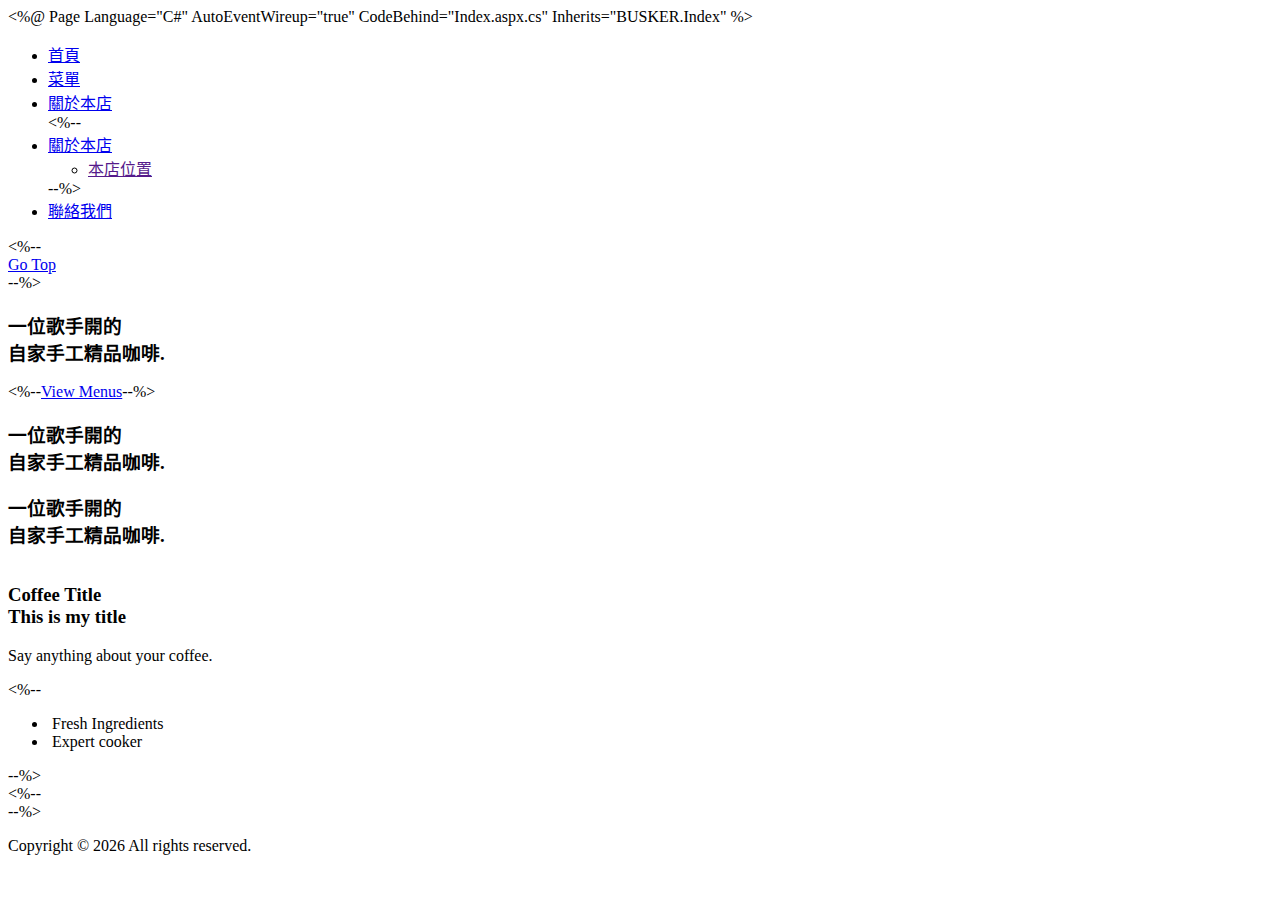
==== index.html @ 0b9128ba "Create index.html" ====
﻿<%@ Page Language="C#" AutoEventWireup="true" CodeBehind="Index.aspx.cs" Inherits="BUSKER.Index" %>

<!DOCTYPE html>

<html xmlns="http://www.w3.org/1999/xhtml" class="no-js" lang="zh-tw">
<head runat="server">
    <meta http-equiv="Content-Type" content="text/html; charset=utf-8" />
    <meta http-equiv="x-ua-compatible" content="ie=edge" />
    <meta name="viewport" content="width=device-width, initial-scale=1" />
    <meta name="keywords" content="樂兒の八識客咖啡,八識客,樂兒,busker,Busker,buskerCoffee,BuskerCoffee,busker coffee" />
    <meta name="description" content="一位歌手開的自家手工精品咖啡." />
    <meta name="author" content="TJay" />
    <title>樂兒の八識客咖啡</title>

    <link rel="shortcut icon" type="image/x-icon" href="img/favicon.png" />

    <link rel="stylesheet" href="css/bootstrap.min.css" />
    <link rel="stylesheet" href="css/owl.carousel.min.css" />
    <link rel="stylesheet" href="css/magnific-popup.css" />
    <link rel="stylesheet" href="css/font-awesome.min.css" />
    <link rel="stylesheet" href="css/themify-icons.css" />
    <link rel="stylesheet" href="css/gijgo.css" />
    <link rel="stylesheet" href="css/nice-select.css" />
    <link rel="stylesheet" href="css/flaticon.css" />
    <link rel="stylesheet" href="css/slicknav.css" />

    <link rel="stylesheet" href="css/style.css" />
    <link rel="stylesheet" href="css/myTheme.css" />
    <asp:Literal ID="myLiteral" runat="server"></asp:Literal>
</head>
<body>
    <!--[if lte IE 9]>
            <p class="browserupgrade">You are using an <strong>outdated</strong> browser. Please <a href="https://browsehappy.com/">upgrade your browser</a> to improve your experience and security.</p>
        <![endif]-->

    <form id="form1" runat="server">
        <!-- Start header -->
        <header>
            <div class="header-area">
                <div id="sticky-header" class="main-header-area">
                    <div class="container-fluid p-0">
                        <div class="header_bottom_border">
                            <div class="row align-items-center no-gutters">
                                <!--Logo (Left)-->
                                <div class="col-xl-3 col-lg-2">
                                    <div class="logo">
                                        <a href="index.html">
                                            <img src="img/logo_3.png" alt="" />
                                        </a>
                                    </div>
                                </div>
                                <!--Menu (center)-->
                                <div class="col-xl-6 col-lg-7">
                                    <div class="main-menu  d-none d-lg-block">
                                        <nav>
                                            <ul id="navigation">
                                                <li><a class="active" href="Index.aspx">首頁</a></li>
                                                <li><a href="Menu.aspx">菜單</a></li>
                                                <li><a href="About.aspx">關於本店</a></li>
                                                <%--
                                                <li>
                                                    <a href="#">關於本店 <i class="ti-angle-down"></i></a>
                                                    <ul class="submenu">
                                                        <li><a href="">本店位置</a></li>
                                                    </ul>
                                                </li>--%>
                                                <li><a href="Contact.aspx">聯絡我們</a></li>
                                            </ul>
                                        </nav>
                                    </div>
                                </div>
                                <!--gotop (Right)-->
                                <%-- <div class="col-xl-3 col-lg-3 d-none d-lg-block">
                                    <div class="say_hello">
                                        <a href="#">Go Top</a>
                                    </div>
                                </div>--%>
                                <div class="col-12">
                                    <div class="mobile_menu d-block d-lg-none"></div>
                                </div>
                            </div>
                        </div>

                    </div>
                </div>
            </div>
        </header>
        <!-- End header -->
        <!-- Start 第一區塊 -->
        <div class="slider_area">
            <div class="slider_active owl-carousel">
                <!--1.-->
                <div class="single_slider  d-flex align-items-center slider_bg_1 overlay">
                    <div class="container">
                        <div class="row align-items-center justify-content-center">
                            <div class="col-xl-9 col-md-9 col-md-12">
                                <div class="slider_text text-center">
                                    <h3>
                                        一位歌手開的<br />
                                        自家手工精品咖啡.
                                    </h3>
                                    <%--<a href="menu.html" class="boxed-btn3">View Menus</a>--%>
                                </div>
                            </div>
                        </div>
                    </div>
                </div>
                <!--2.-->
                <div class="single_slider  d-flex align-items-center slider_bg_2 overlay">
                    <div class="container">
                        <div class="row align-items-center justify-content-center">
                            <div class="col-xl-9 col-md-9 col-md-12">
                                <div class="slider_text text-center">
                                    <h3>
                                        一位歌手開的<br />
                                        自家手工精品咖啡.
                                    </h3>

                                </div>
                            </div>
                        </div>
                    </div>
                </div>
                <!--3.-->
                <div class="single_slider  d-flex align-items-center slider_bg_3 overlay">
                    <div class="container">
                        <div class="row align-items-center justify-content-center">
                            <div class="col-xl-9 col-md-9 col-md-12">
                                <div class="slider_text text-center">
                                    <h3>
                                        一位歌手開的<br />
                                        自家手工精品咖啡.
                                    </h3>

                                </div>
                            </div>
                        </div>
                    </div>
                </div>

            </div>
        </div>
        <!-- End 第一區塊 -->
        <!-- Start 第二區塊 -->
        <div class="about_area">
            <div class="icon_1 d-none d-md-block">
                <img src="img/icon/coffee_beans.png" alt="" />
            </div>
            <div class="icon_2 d-none d-md-block">
                <img src="img/icon/coffee_cup.png" alt="" />
            </div>
            <div class="icon_3 d-none d-md-block">
                <img src="img/icon/coffee_beans.png" alt="" />
            </div>
            <div class="container">
                <div class="row align-items-center">
                    <div class="col-lg-6">
                        <div class="about_info_wrap">
                            <h3>
                                Coffee Title
                                <br />
                                This is my title
                            </h3>
                            <span class="long_dash"></span>
                            <p>Say anything about your coffee.</p>

                            <%--<ul class="food_list">
                                <li>
                                    <img src="img/svg_icon/salad.svg" alt="" />
                                    <span>Fresh Ingredients</span>
                                </li>
                                <li>
                                    <img src="img/svg_icon/tray.svg" alt="" />
                                    <span>Expert cooker</span>
                                </li>
                            </ul>--%>
                        </div>
                    </div>
                    <div class="col-lg-6">
                        <div class="about_img">
                            <div class="img_1">
                                <img src="img/about/big.png" alt="" />
                            </div>
                            <%--<div class="small_img">
                                <img src="img/about/small.png" alt="" />
                            </div>--%>
                        </div>
                    </div>
                </div>
            </div>
        </div>
        <!-- End 第二區塊 -->
        <!-- Start footer  -->
        <footer class="footer">
            <div class="copy-right_text">
                <div class="container">
                    <div class="footer_border"></div>
                    <div class="row">
                        <div class="col-xl-12">
                            <p class="copy_right text-center">
                                Copyright &copy;
                                <script>document.write(new Date().getFullYear());</script>
                                All rights reserved.
                            </p>
                        </div>
                    </div>
                </div>
            </div>
        </footer>
        <!-- End footer -->

    </form>

    <!-- JS here -->
    <script src="js/vendor/modernizr-3.5.0.min.js"></script>
    <script src="js/vendor/jquery-1.12.4.min.js"></script>
    <script src="js/popper.min.js"></script>
    <script src="js/bootstrap.min.js"></script>
    <script src="js/owl.carousel.min.js"></script>
    <script src="js/isotope.pkgd.min.js"></script>
    <script src="js/ajax-form.js"></script>
    <script src="js/waypoints.min.js"></script>
    <script src="js/jquery.counterup.min.js"></script>
    <script src="js/imagesloaded.pkgd.min.js"></script>
    <script src="js/scrollIt.js"></script>
    <script src="js/jquery.scrollUp.min.js"></script>
    <script src="js/wow.min.js"></script>
    <script src="js/gijgo.min.js"></script>
    <script src="js/nice-select.min.js"></script>
    <script src="js/jquery.slicknav.min.js"></script>
    <script src="js/jquery.magnific-popup.min.js"></script>
    <script src="js/plugins.js"></script>

    <!--contact js-->
    <script src="js/contact.js"></script>
    <script src="js/jquery.ajaxchimp.min.js"></script>
    <script src="js/jquery.form.js"></script>
    <script src="js/jquery.validate.min.js"></script>
    <script src="js/mail-script.js"></script>

    <script src="js/main.js"></script>
</body>
</html>
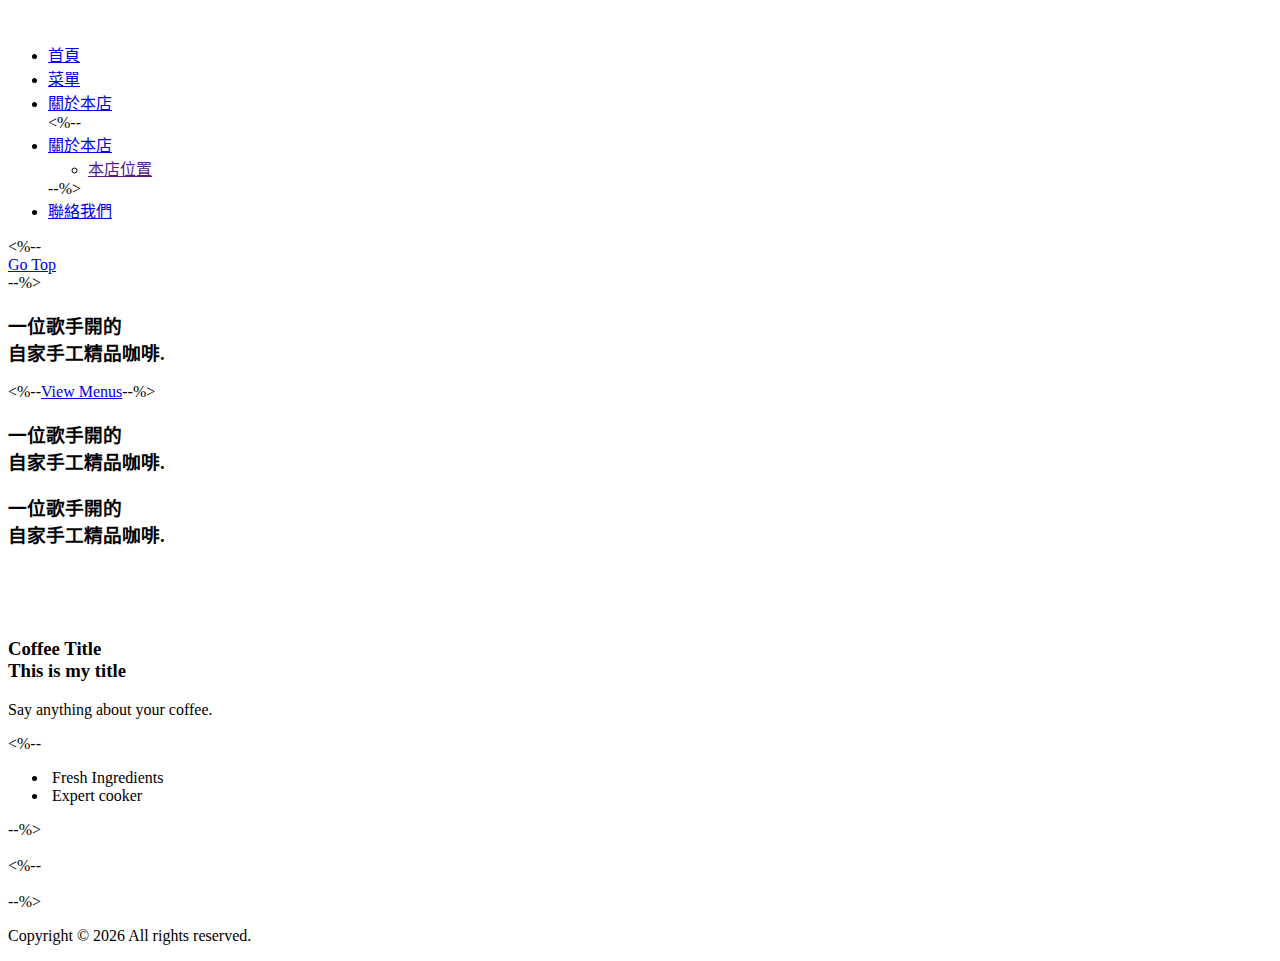
==== commit 51341a1c: "Update index.html" ====
--- a/index.html
+++ b/index.html
@@ -1,9 +1,7 @@
-﻿<%@ Page Language="C#" AutoEventWireup="true" CodeBehind="Index.aspx.cs" Inherits="BUSKER.Index" %>
-
-<!DOCTYPE html>
+﻿<!DOCTYPE html>
 
 <html xmlns="http://www.w3.org/1999/xhtml" class="no-js" lang="zh-tw">
-<head runat="server">
+<head>
     <meta http-equiv="Content-Type" content="text/html; charset=utf-8" />
     <meta http-equiv="x-ua-compatible" content="ie=edge" />
     <meta name="viewport" content="width=device-width, initial-scale=1" />
@@ -26,191 +24,186 @@
 
     <link rel="stylesheet" href="css/style.css" />
     <link rel="stylesheet" href="css/myTheme.css" />
-    <asp:Literal ID="myLiteral" runat="server"></asp:Literal>
+
 </head>
 <body>
     <!--[if lte IE 9]>
             <p class="browserupgrade">You are using an <strong>outdated</strong> browser. Please <a href="https://browsehappy.com/">upgrade your browser</a> to improve your experience and security.</p>
         <![endif]-->
-
-    <form id="form1" runat="server">
-        <!-- Start header -->
-        <header>
-            <div class="header-area">
-                <div id="sticky-header" class="main-header-area">
-                    <div class="container-fluid p-0">
-                        <div class="header_bottom_border">
-                            <div class="row align-items-center no-gutters">
-                                <!--Logo (Left)-->
-                                <div class="col-xl-3 col-lg-2">
-                                    <div class="logo">
-                                        <a href="index.html">
-                                            <img src="img/logo_3.png" alt="" />
-                                        </a>
-                                    </div>
+    <!-- Start header -->
+    <header>
+        <div class="header-area">
+            <div id="sticky-header" class="main-header-area">
+                <div class="container-fluid p-0">
+                    <div class="header_bottom_border">
+                        <div class="row align-items-center no-gutters">
+                            <!--Logo (Left)-->
+                            <div class="col-xl-3 col-lg-2">
+                                <div class="logo">
+                                    <a href="index.html">
+                                        <img src="img/logo_3.png" alt="" />
+                                    </a>
                                 </div>
-                                <!--Menu (center)-->
-                                <div class="col-xl-6 col-lg-7">
-                                    <div class="main-menu  d-none d-lg-block">
-                                        <nav>
-                                            <ul id="navigation">
-                                                <li><a class="active" href="Index.aspx">首頁</a></li>
-                                                <li><a href="Menu.aspx">菜單</a></li>
-                                                <li><a href="About.aspx">關於本店</a></li>
-                                                <%--
-                                                <li>
-                                                    <a href="#">關於本店 <i class="ti-angle-down"></i></a>
-                                                    <ul class="submenu">
-                                                        <li><a href="">本店位置</a></li>
-                                                    </ul>
-                                                </li>--%>
-                                                <li><a href="Contact.aspx">聯絡我們</a></li>
-                                            </ul>
-                                        </nav>
-                                    </div>
+                            </div>
+                            <!--Menu (center)-->
+                            <div class="col-xl-6 col-lg-7">
+                                <div class="main-menu  d-none d-lg-block">
+                                    <nav>
+                                        <ul id="navigation">
+                                            <li><a class="active" href="Index.aspx">首頁</a></li>
+                                            <li><a href="Menu.aspx">菜單</a></li>
+                                            <li><a href="About.aspx">關於本店</a></li>
+                                            <%--
+                                            <li>
+                                                <a href="#">關於本店 <i class="ti-angle-down"></i></a>
+                                                <ul class="submenu">
+                                                    <li><a href="">本店位置</a></li>
+                                                </ul>
+                                            </li>--%>
+                                            <li><a href="Contact.aspx">聯絡我們</a></li>
+                                        </ul>
+                                    </nav>
                                 </div>
-                                <!--gotop (Right)-->
-                                <%-- <div class="col-xl-3 col-lg-3 d-none d-lg-block">
-                                    <div class="say_hello">
-                                        <a href="#">Go Top</a>
-                                    </div>
-                                </div>--%>
-                                <div class="col-12">
-                                    <div class="mobile_menu d-block d-lg-none"></div>
+                            </div>
+                            <!--gotop (Right)-->
+                            <%-- <div class="col-xl-3 col-lg-3 d-none d-lg-block">
+                                <div class="say_hello">
+                                    <a href="#">Go Top</a>
                                 </div>
-                            </div>
-                        </div>
-
-                    </div>
-                </div>
-            </div>
-        </header>
-        <!-- End header -->
-        <!-- Start 第一區塊 -->
-        <div class="slider_area">
-            <div class="slider_active owl-carousel">
-                <!--1.-->
-                <div class="single_slider  d-flex align-items-center slider_bg_1 overlay">
-                    <div class="container">
-                        <div class="row align-items-center justify-content-center">
-                            <div class="col-xl-9 col-md-9 col-md-12">
-                                <div class="slider_text text-center">
-                                    <h3>
-                                        一位歌手開的<br />
-                                        自家手工精品咖啡.
-                                    </h3>
-                                    <%--<a href="menu.html" class="boxed-btn3">View Menus</a>--%>
-                                </div>
-                            </div>
-                        </div>
-                    </div>
-                </div>
-                <!--2.-->
-                <div class="single_slider  d-flex align-items-center slider_bg_2 overlay">
-                    <div class="container">
-                        <div class="row align-items-center justify-content-center">
-                            <div class="col-xl-9 col-md-9 col-md-12">
-                                <div class="slider_text text-center">
-                                    <h3>
-                                        一位歌手開的<br />
-                                        自家手工精品咖啡.
-                                    </h3>
-
-                                </div>
-                            </div>
-                        </div>
-                    </div>
-                </div>
-                <!--3.-->
-                <div class="single_slider  d-flex align-items-center slider_bg_3 overlay">
-                    <div class="container">
-                        <div class="row align-items-center justify-content-center">
-                            <div class="col-xl-9 col-md-9 col-md-12">
-                                <div class="slider_text text-center">
-                                    <h3>
-                                        一位歌手開的<br />
-                                        自家手工精品咖啡.
-                                    </h3>
-
-                                </div>
-                            </div>
-                        </div>
-                    </div>
-                </div>
-
-            </div>
-        </div>
-        <!-- End 第一區塊 -->
-        <!-- Start 第二區塊 -->
-        <div class="about_area">
-            <div class="icon_1 d-none d-md-block">
-                <img src="img/icon/coffee_beans.png" alt="" />
-            </div>
-            <div class="icon_2 d-none d-md-block">
-                <img src="img/icon/coffee_cup.png" alt="" />
-            </div>
-            <div class="icon_3 d-none d-md-block">
-                <img src="img/icon/coffee_beans.png" alt="" />
-            </div>
+                            </div>--%>
+                            <div class="col-12">
+                                <div class="mobile_menu d-block d-lg-none"></div>
+                            </div>
+                        </div>
+                    </div>
+
+                </div>
+            </div>
+        </div>
+    </header>
+    <!-- End header -->
+    <!-- Start 第一區塊 -->
+    <div class="slider_area">
+        <div class="slider_active owl-carousel">
+            <!--1.-->
+            <div class="single_slider  d-flex align-items-center slider_bg_1 overlay">
+                <div class="container">
+                    <div class="row align-items-center justify-content-center">
+                        <div class="col-xl-9 col-md-9 col-md-12">
+                            <div class="slider_text text-center">
+                                <h3>
+                                    一位歌手開的<br />
+                                    自家手工精品咖啡.
+                                </h3>
+                                <%--<a href="menu.html" class="boxed-btn3">View Menus</a>--%>
+                            </div>
+                        </div>
+                    </div>
+                </div>
+            </div>
+            <!--2.-->
+            <div class="single_slider  d-flex align-items-center slider_bg_2 overlay">
+                <div class="container">
+                    <div class="row align-items-center justify-content-center">
+                        <div class="col-xl-9 col-md-9 col-md-12">
+                            <div class="slider_text text-center">
+                                <h3>
+                                    一位歌手開的<br />
+                                    自家手工精品咖啡.
+                                </h3>
+
+                            </div>
+                        </div>
+                    </div>
+                </div>
+            </div>
+            <!--3.-->
+            <div class="single_slider  d-flex align-items-center slider_bg_3 overlay">
+                <div class="container">
+                    <div class="row align-items-center justify-content-center">
+                        <div class="col-xl-9 col-md-9 col-md-12">
+                            <div class="slider_text text-center">
+                                <h3>
+                                    一位歌手開的<br />
+                                    自家手工精品咖啡.
+                                </h3>
+
+                            </div>
+                        </div>
+                    </div>
+                </div>
+            </div>
+
+        </div>
+    </div>
+    <!-- End 第一區塊 -->
+    <!-- Start 第二區塊 -->
+    <div class="about_area">
+        <div class="icon_1 d-none d-md-block">
+            <img src="img/icon/coffee_beans.png" alt="" />
+        </div>
+        <div class="icon_2 d-none d-md-block">
+            <img src="img/icon/coffee_cup.png" alt="" />
+        </div>
+        <div class="icon_3 d-none d-md-block">
+            <img src="img/icon/coffee_beans.png" alt="" />
+        </div>
+        <div class="container">
+            <div class="row align-items-center">
+                <div class="col-lg-6">
+                    <div class="about_info_wrap">
+                        <h3>
+                            Coffee Title
+                            <br />
+                            This is my title
+                        </h3>
+                        <span class="long_dash"></span>
+                        <p>Say anything about your coffee.</p>
+
+                        <%--<ul class="food_list">
+                            <li>
+                                <img src="img/svg_icon/salad.svg" alt="" />
+                                <span>Fresh Ingredients</span>
+                            </li>
+                            <li>
+                                <img src="img/svg_icon/tray.svg" alt="" />
+                                <span>Expert cooker</span>
+                            </li>
+                        </ul>--%>
+                    </div>
+                </div>
+                <div class="col-lg-6">
+                    <div class="about_img">
+                        <div class="img_1">
+                            <img src="img/about/big.png" alt="" />
+                        </div>
+                        <%--<div class="small_img">
+                            <img src="img/about/small.png" alt="" />
+                        </div>--%>
+                    </div>
+                </div>
+            </div>
+        </div>
+    </div>
+    <!-- End 第二區塊 -->
+    <!-- Start footer  -->
+    <footer class="footer">
+        <div class="copy-right_text">
             <div class="container">
-                <div class="row align-items-center">
-                    <div class="col-lg-6">
-                        <div class="about_info_wrap">
-                            <h3>
-                                Coffee Title
-                                <br />
-                                This is my title
-                            </h3>
-                            <span class="long_dash"></span>
-                            <p>Say anything about your coffee.</p>
-
-                            <%--<ul class="food_list">
-                                <li>
-                                    <img src="img/svg_icon/salad.svg" alt="" />
-                                    <span>Fresh Ingredients</span>
-                                </li>
-                                <li>
-                                    <img src="img/svg_icon/tray.svg" alt="" />
-                                    <span>Expert cooker</span>
-                                </li>
-                            </ul>--%>
-                        </div>
-                    </div>
-                    <div class="col-lg-6">
-                        <div class="about_img">
-                            <div class="img_1">
-                                <img src="img/about/big.png" alt="" />
-                            </div>
-                            <%--<div class="small_img">
-                                <img src="img/about/small.png" alt="" />
-                            </div>--%>
-                        </div>
-                    </div>
-                </div>
-            </div>
-        </div>
-        <!-- End 第二區塊 -->
-        <!-- Start footer  -->
-        <footer class="footer">
-            <div class="copy-right_text">
-                <div class="container">
-                    <div class="footer_border"></div>
-                    <div class="row">
-                        <div class="col-xl-12">
-                            <p class="copy_right text-center">
-                                Copyright &copy;
-                                <script>document.write(new Date().getFullYear());</script>
-                                All rights reserved.
-                            </p>
-                        </div>
-                    </div>
-                </div>
-            </div>
-        </footer>
-        <!-- End footer -->
-
-    </form>
-
+                <div class="footer_border"></div>
+                <div class="row">
+                    <div class="col-xl-12">
+                        <p class="copy_right text-center">
+                            Copyright &copy;
+                            <script>document.write(new Date().getFullYear());</script>
+                            All rights reserved.
+                        </p>
+                    </div>
+                </div>
+            </div>
+        </div>
+    </footer>
+    <!-- End footer -->
     <!-- JS here -->
     <script src="js/vendor/modernizr-3.5.0.min.js"></script>
     <script src="js/vendor/jquery-1.12.4.min.js"></script>
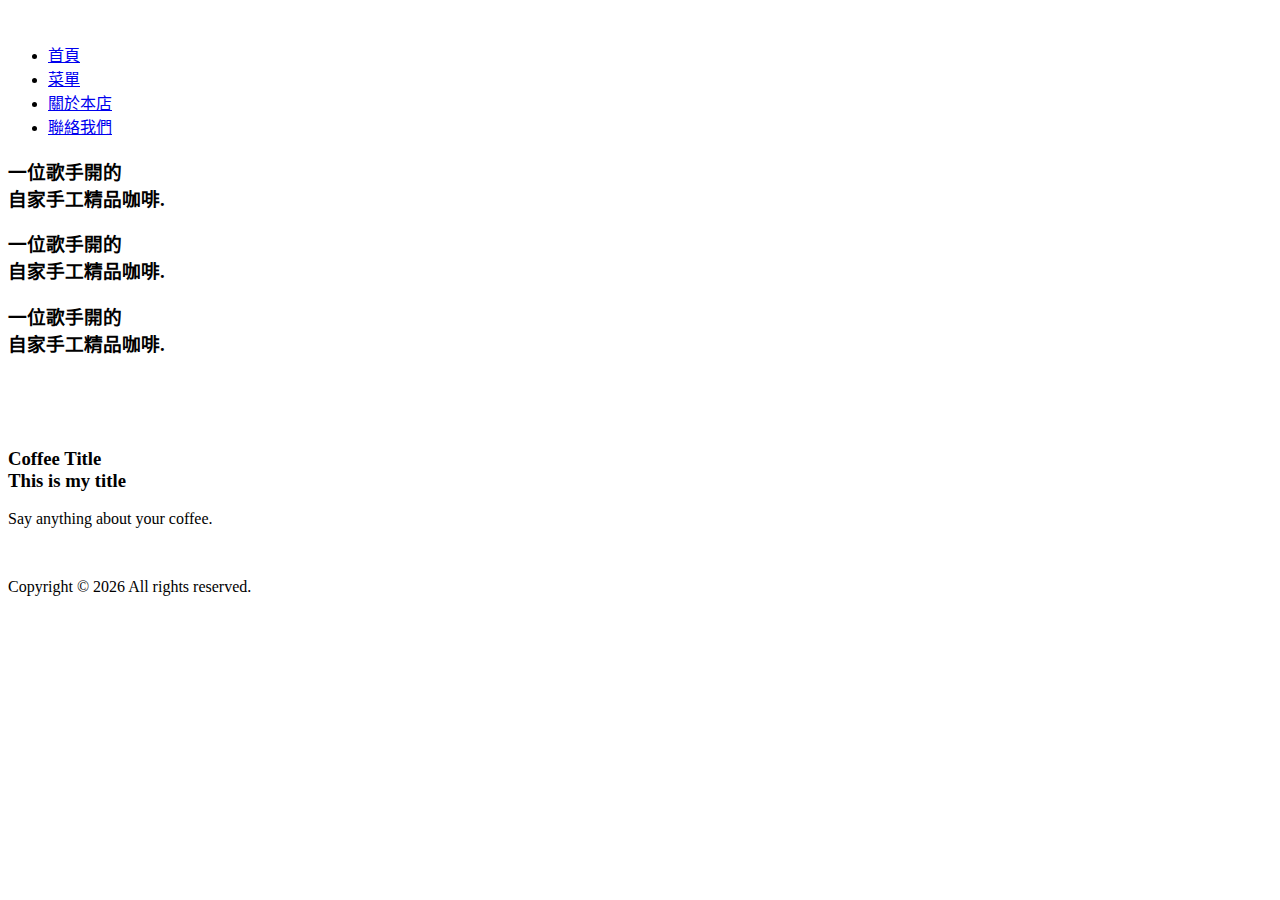
==== commit 3a4dba2a: "Reset HTML" ====
--- a/index.html
+++ b/index.html
@@ -53,24 +53,24 @@
                                             <li><a class="active" href="Index.aspx">首頁</a></li>
                                             <li><a href="Menu.aspx">菜單</a></li>
                                             <li><a href="About.aspx">關於本店</a></li>
-                                            <%--
+                                            <!--
                                             <li>
                                                 <a href="#">關於本店 <i class="ti-angle-down"></i></a>
                                                 <ul class="submenu">
                                                     <li><a href="">本店位置</a></li>
                                                 </ul>
-                                            </li>--%>
+                                            </li>-->
                                             <li><a href="Contact.aspx">聯絡我們</a></li>
                                         </ul>
                                     </nav>
                                 </div>
                             </div>
                             <!--gotop (Right)-->
-                            <%-- <div class="col-xl-3 col-lg-3 d-none d-lg-block">
+                            <!-- <div class="col-xl-3 col-lg-3 d-none d-lg-block">
                                 <div class="say_hello">
                                     <a href="#">Go Top</a>
                                 </div>
-                            </div>--%>
+                            </div>-->
                             <div class="col-12">
                                 <div class="mobile_menu d-block d-lg-none"></div>
                             </div>
@@ -95,7 +95,7 @@
                                     一位歌手開的<br />
                                     自家手工精品咖啡.
                                 </h3>
-                                <%--<a href="menu.html" class="boxed-btn3">View Menus</a>--%>
+                                <!--<a href="menu.html" class="boxed-btn3">View Menus</a>-->
                             </div>
                         </div>
                     </div>
@@ -160,7 +160,7 @@
                         <span class="long_dash"></span>
                         <p>Say anything about your coffee.</p>
 
-                        <%--<ul class="food_list">
+                        <!--<ul class="food_list">
                             <li>
                                 <img src="img/svg_icon/salad.svg" alt="" />
                                 <span>Fresh Ingredients</span>
@@ -169,7 +169,7 @@
                                 <img src="img/svg_icon/tray.svg" alt="" />
                                 <span>Expert cooker</span>
                             </li>
-                        </ul>--%>
+                        </ul>-->
                     </div>
                 </div>
                 <div class="col-lg-6">
@@ -177,9 +177,9 @@
                         <div class="img_1">
                             <img src="img/about/big.png" alt="" />
                         </div>
-                        <%--<div class="small_img">
+                        <!--<div class="small_img">
                             <img src="img/about/small.png" alt="" />
-                        </div>--%>
+                        </div>-->
                     </div>
                 </div>
             </div>
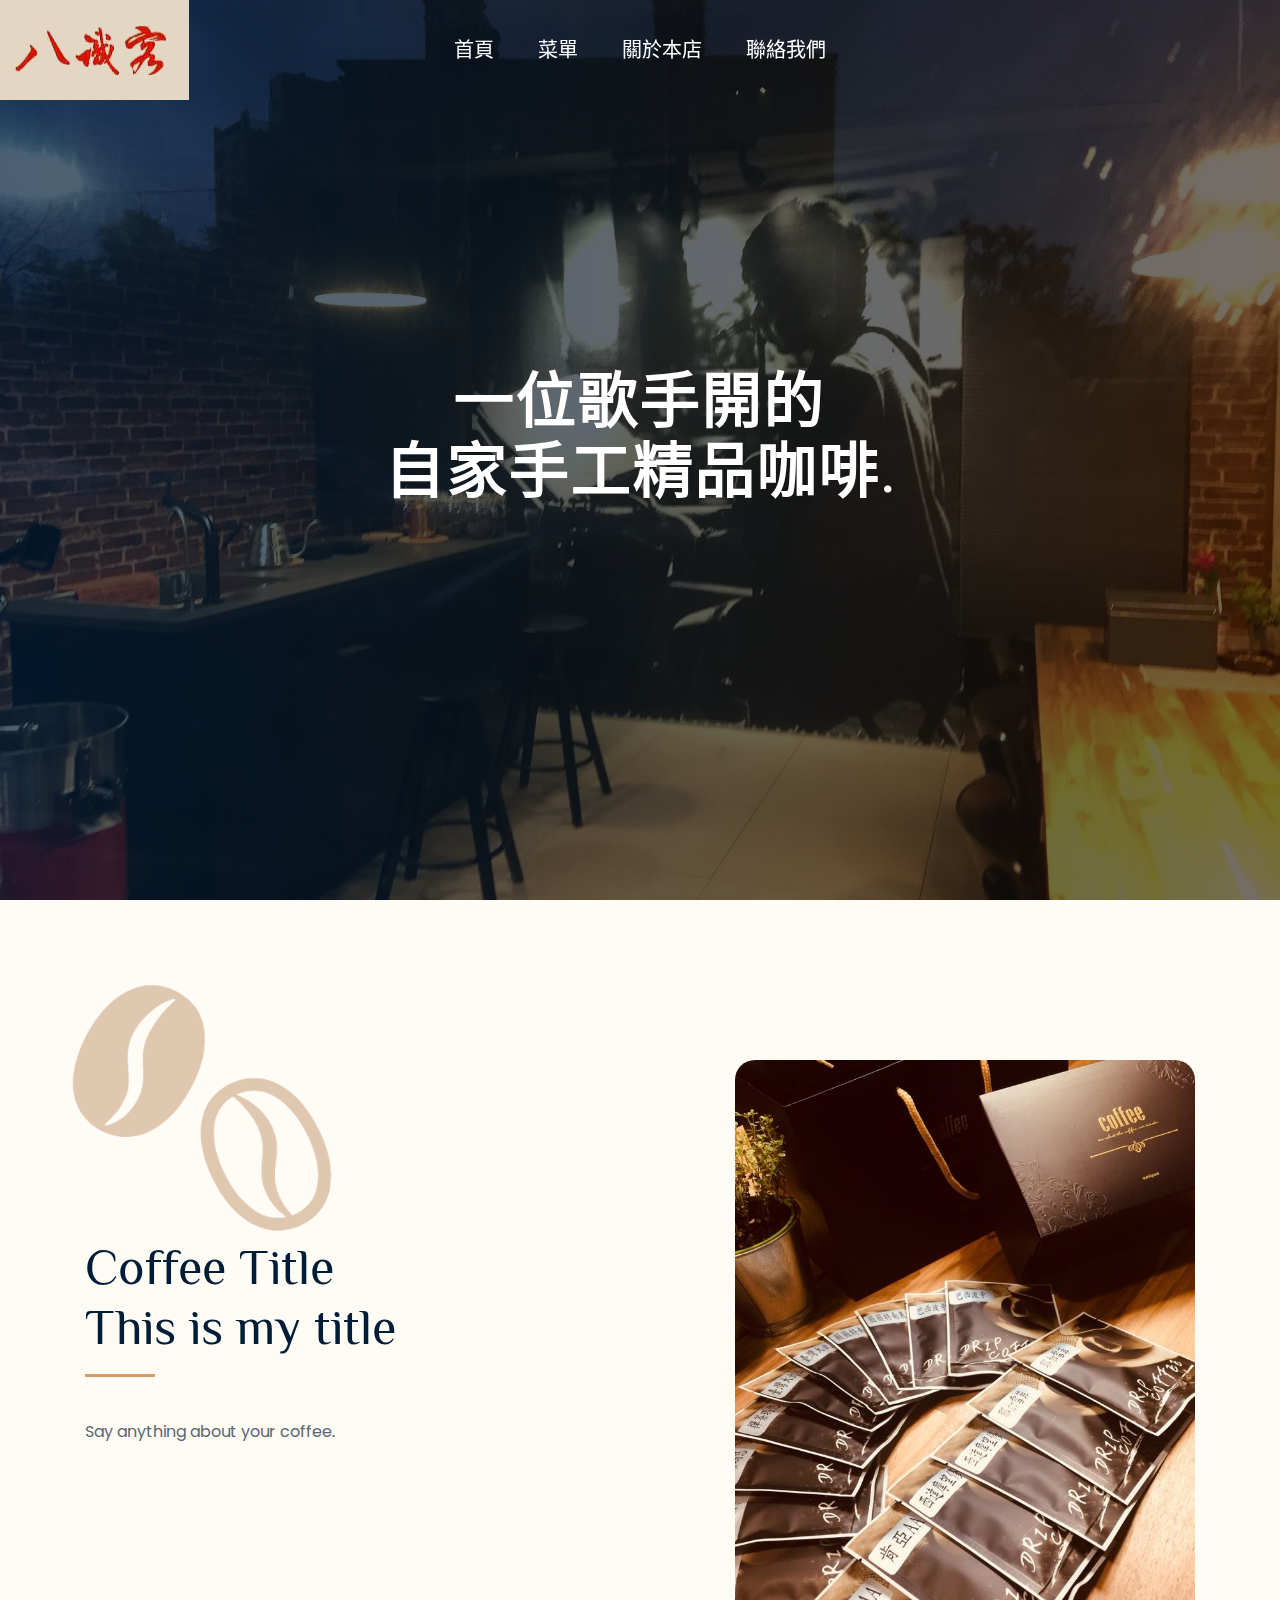
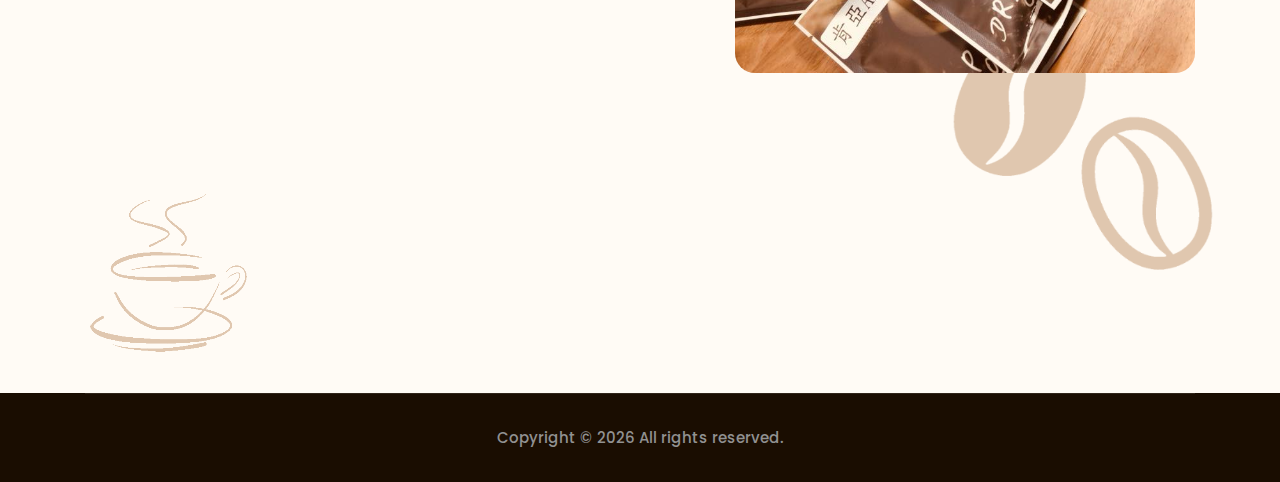
==== commit 9af3b02a: "Reset aspx to html" ====
--- a/index.html
+++ b/index.html
@@ -50,9 +50,9 @@
                                 <div class="main-menu  d-none d-lg-block">
                                     <nav>
                                         <ul id="navigation">
-                                            <li><a class="active" href="Index.aspx">首頁</a></li>
-                                            <li><a href="Menu.aspx">菜單</a></li>
-                                            <li><a href="About.aspx">關於本店</a></li>
+                                            <li><a class="active" href="Index.html">首頁</a></li>
+                                            <li><a href="Menu.html">菜單</a></li>
+                                            <li><a href="About.html">關於本店</a></li>
                                             <!--
                                             <li>
                                                 <a href="#">關於本店 <i class="ti-angle-down"></i></a>
@@ -60,7 +60,7 @@
                                                     <li><a href="">本店位置</a></li>
                                                 </ul>
                                             </li>-->
-                                            <li><a href="Contact.aspx">聯絡我們</a></li>
+                                            <li><a href="Contact.html">聯絡我們</a></li>
                                         </ul>
                                     </nav>
                                 </div>
--- a/css/themify-icons.css
+++ b/css/themify-icons.css
@@ -0,0 +1,1081 @@
+@font-face {
+	font-family: 'themify';
+	src:url('../fonts/themify.eot?-fvbane');
+	src:url('../fonts/themify.eot?#iefix-fvbane') format('embedded-opentype'),
+		url('../fonts/themify.woff?-fvbane') format('woff'),
+		url('../fonts/themify.ttf?-fvbane') format('truetype'),
+		url('../fonts/themify.svg?-fvbane#themify') format('svg');
+	font-weight: normal;
+	font-style: normal;
+}
+
+[class^="ti-"], [class*=" ti-"] {
+	font-family: 'themify';
+	/* speak: none; */
+	font-style: normal;
+	font-weight: normal;
+	font-variant: normal;
+	text-transform: none;
+	line-height: 1;
+
+	/* Better Font Rendering =========== */
+	-webkit-font-smoothing: antialiased;
+	-moz-osx-font-smoothing: grayscale;
+}
+
+.ti-wand:before {
+	content: "\e600";
+}
+.ti-volume:before {
+	content: "\e601";
+}
+.ti-user:before {
+	content: "\e602";
+}
+.ti-unlock:before {
+	content: "\e603";
+}
+.ti-unlink:before {
+	content: "\e604";
+}
+.ti-trash:before {
+	content: "\e605";
+}
+.ti-thought:before {
+	content: "\e606";
+}
+.ti-target:before {
+	content: "\e607";
+}
+.ti-tag:before {
+	content: "\e608";
+}
+.ti-tablet:before {
+	content: "\e609";
+}
+.ti-star:before {
+	content: "\e60a";
+}
+.ti-spray:before {
+	content: "\e60b";
+}
+.ti-signal:before {
+	content: "\e60c";
+}
+.ti-shopping-cart:before {
+	content: "\e60d";
+}
+.ti-shopping-cart-full:before {
+	content: "\e60e";
+}
+.ti-settings:before {
+	content: "\e60f";
+}
+.ti-search:before {
+	content: "\e610";
+}
+.ti-zoom-in:before {
+	content: "\e611";
+}
+.ti-zoom-out:before {
+	content: "\e612";
+}
+.ti-cut:before {
+	content: "\e613";
+}
+.ti-ruler:before {
+	content: "\e614";
+}
+.ti-ruler-pencil:before {
+	content: "\e615";
+}
+.ti-ruler-alt:before {
+	content: "\e616";
+}
+.ti-bookmark:before {
+	content: "\e617";
+}
+.ti-bookmark-alt:before {
+	content: "\e618";
+}
+.ti-reload:before {
+	content: "\e619";
+}
+.ti-plus:before {
+	content: "\e61a";
+}
+.ti-pin:before {
+	content: "\e61b";
+}
+.ti-pencil:before {
+	content: "\e61c";
+}
+.ti-pencil-alt:before {
+	content: "\e61d";
+}
+.ti-paint-roller:before {
+	content: "\e61e";
+}
+.ti-paint-bucket:before {
+	content: "\e61f";
+}
+.ti-na:before {
+	content: "\e620";
+}
+.ti-mobile:before {
+	content: "\e621";
+}
+.ti-minus:before {
+	content: "\e622";
+}
+.ti-medall:before {
+	content: "\e623";
+}
+.ti-medall-alt:before {
+	content: "\e624";
+}
+.ti-marker:before {
+	content: "\e625";
+}
+.ti-marker-alt:before {
+	content: "\e626";
+}
+.ti-arrow-up:before {
+	content: "\e627";
+}
+.ti-arrow-right:before {
+	content: "\e628";
+}
+.ti-arrow-left:before {
+	content: "\e629";
+}
+.ti-arrow-down:before {
+	content: "\e62a";
+}
+.ti-lock:before {
+	content: "\e62b";
+}
+.ti-location-arrow:before {
+	content: "\e62c";
+}
+.ti-link:before {
+	content: "\e62d";
+}
+.ti-layout:before {
+	content: "\e62e";
+}
+.ti-layers:before {
+	content: "\e62f";
+}
+.ti-layers-alt:before {
+	content: "\e630";
+}
+.ti-key:before {
+	content: "\e631";
+}
+.ti-import:before {
+	content: "\e632";
+}
+.ti-image:before {
+	content: "\e633";
+}
+.ti-heart:before {
+	content: "\e634";
+}
+.ti-heart-broken:before {
+	content: "\e635";
+}
+.ti-hand-stop:before {
+	content: "\e636";
+}
+.ti-hand-open:before {
+	content: "\e637";
+}
+.ti-hand-drag:before {
+	content: "\e638";
+}
+.ti-folder:before {
+	content: "\e639";
+}
+.ti-flag:before {
+	content: "\e63a";
+}
+.ti-flag-alt:before {
+	content: "\e63b";
+}
+.ti-flag-alt-2:before {
+	content: "\e63c";
+}
+.ti-eye:before {
+	content: "\e63d";
+}
+.ti-export:before {
+	content: "\e63e";
+}
+.ti-exchange-vertical:before {
+	content: "\e63f";
+}
+.ti-desktop:before {
+	content: "\e640";
+}
+.ti-cup:before {
+	content: "\e641";
+}
+.ti-crown:before {
+	content: "\e642";
+}
+.ti-comments:before {
+	content: "\e643";
+}
+.ti-comment:before {
+	content: "\e644";
+}
+.ti-comment-alt:before {
+	content: "\e645";
+}
+.ti-close:before {
+	content: "\e646";
+}
+.ti-clip:before {
+	content: "\e647";
+}
+.ti-angle-up:before {
+	content: "\e648";
+}
+.ti-angle-right:before {
+	content: "\e649";
+}
+.ti-angle-left:before {
+	content: "\e64a";
+}
+.ti-angle-down:before {
+	content: "\e64b";
+}
+.ti-check:before {
+	content: "\e64c";
+}
+.ti-check-box:before {
+	content: "\e64d";
+}
+.ti-camera:before {
+	content: "\e64e";
+}
+.ti-announcement:before {
+	content: "\e64f";
+}
+.ti-brush:before {
+	content: "\e650";
+}
+.ti-briefcase:before {
+	content: "\e651";
+}
+.ti-bolt:before {
+	content: "\e652";
+}
+.ti-bolt-alt:before {
+	content: "\e653";
+}
+.ti-blackboard:before {
+	content: "\e654";
+}
+.ti-bag:before {
+	content: "\e655";
+}
+.ti-move:before {
+	content: "\e656";
+}
+.ti-arrows-vertical:before {
+	content: "\e657";
+}
+.ti-arrows-horizontal:before {
+	content: "\e658";
+}
+.ti-fullscreen:before {
+	content: "\e659";
+}
+.ti-arrow-top-right:before {
+	content: "\e65a";
+}
+.ti-arrow-top-left:before {
+	content: "\e65b";
+}
+.ti-arrow-circle-up:before {
+	content: "\e65c";
+}
+.ti-arrow-circle-right:before {
+	content: "\e65d";
+}
+.ti-arrow-circle-left:before {
+	content: "\e65e";
+}
+.ti-arrow-circle-down:before {
+	content: "\e65f";
+}
+.ti-angle-double-up:before {
+	content: "\e660";
+}
+.ti-angle-double-right:before {
+	content: "\e661";
+}
+.ti-angle-double-left:before {
+	content: "\e662";
+}
+.ti-angle-double-down:before {
+	content: "\e663";
+}
+.ti-zip:before {
+	content: "\e664";
+}
+.ti-world:before {
+	content: "\e665";
+}
+.ti-wheelchair:before {
+	content: "\e666";
+}
+.ti-view-list:before {
+	content: "\e667";
+}
+.ti-view-list-alt:before {
+	content: "\e668";
+}
+.ti-view-grid:before {
+	content: "\e669";
+}
+.ti-uppercase:before {
+	content: "\e66a";
+}
+.ti-upload:before {
+	content: "\e66b";
+}
+.ti-underline:before {
+	content: "\e66c";
+}
+.ti-truck:before {
+	content: "\e66d";
+}
+.ti-timer:before {
+	content: "\e66e";
+}
+.ti-ticket:before {
+	content: "\e66f";
+}
+.ti-thumb-up:before {
+	content: "\e670";
+}
+.ti-thumb-down:before {
+	content: "\e671";
+}
+.ti-text:before {
+	content: "\e672";
+}
+.ti-stats-up:before {
+	content: "\e673";
+}
+.ti-stats-down:before {
+	content: "\e674";
+}
+.ti-split-v:before {
+	content: "\e675";
+}
+.ti-split-h:before {
+	content: "\e676";
+}
+.ti-smallcap:before {
+	content: "\e677";
+}
+.ti-shine:before {
+	content: "\e678";
+}
+.ti-shift-right:before {
+	content: "\e679";
+}
+.ti-shift-left:before {
+	content: "\e67a";
+}
+.ti-shield:before {
+	content: "\e67b";
+}
+.ti-notepad:before {
+	content: "\e67c";
+}
+.ti-server:before {
+	content: "\e67d";
+}
+.ti-quote-right:before {
+	content: "\e67e";
+}
+.ti-quote-left:before {
+	content: "\e67f";
+}
+.ti-pulse:before {
+	content: "\e680";
+}
+.ti-printer:before {
+	content: "\e681";
+}
+.ti-power-off:before {
+	content: "\e682";
+}
+.ti-plug:before {
+	content: "\e683";
+}
+.ti-pie-chart:before {
+	content: "\e684";
+}
+.ti-paragraph:before {
+	content: "\e685";
+}
+.ti-panel:before {
+	content: "\e686";
+}
+.ti-package:before {
+	content: "\e687";
+}
+.ti-music:before {
+	content: "\e688";
+}
+.ti-music-alt:before {
+	content: "\e689";
+}
+.ti-mouse:before {
+	content: "\e68a";
+}
+.ti-mouse-alt:before {
+	content: "\e68b";
+}
+.ti-money:before {
+	content: "\e68c";
+}
+.ti-microphone:before {
+	content: "\e68d";
+}
+.ti-menu:before {
+	content: "\e68e";
+}
+.ti-menu-alt:before {
+	content: "\e68f";
+}
+.ti-map:before {
+	content: "\e690";
+}
+.ti-map-alt:before {
+	content: "\e691";
+}
+.ti-loop:before {
+	content: "\e692";
+}
+.ti-location-pin:before {
+	content: "\e693";
+}
+.ti-list:before {
+	content: "\e694";
+}
+.ti-light-bulb:before {
+	content: "\e695";
+}
+.ti-Italic:before {
+	content: "\e696";
+}
+.ti-info:before {
+	content: "\e697";
+}
+.ti-infinite:before {
+	content: "\e698";
+}
+.ti-id-badge:before {
+	content: "\e699";
+}
+.ti-hummer:before {
+	content: "\e69a";
+}
+.ti-home:before {
+	content: "\e69b";
+}
+.ti-help:before {
+	content: "\e69c";
+}
+.ti-headphone:before {
+	content: "\e69d";
+}
+.ti-harddrives:before {
+	content: "\e69e";
+}
+.ti-harddrive:before {
+	content: "\e69f";
+}
+.ti-gift:before {
+	content: "\e6a0";
+}
+.ti-game:before {
+	content: "\e6a1";
+}
+.ti-filter:before {
+	content: "\e6a2";
+}
+.ti-files:before {
+	content: "\e6a3";
+}
+.ti-file:before {
+	content: "\e6a4";
+}
+.ti-eraser:before {
+	content: "\e6a5";
+}
+.ti-envelope:before {
+	content: "\e6a6";
+}
+.ti-download:before {
+	content: "\e6a7";
+}
+.ti-direction:before {
+	content: "\e6a8";
+}
+.ti-direction-alt:before {
+	content: "\e6a9";
+}
+.ti-dashboard:before {
+	content: "\e6aa";
+}
+.ti-control-stop:before {
+	content: "\e6ab";
+}
+.ti-control-shuffle:before {
+	content: "\e6ac";
+}
+.ti-control-play:before {
+	content: "\e6ad";
+}
+.ti-control-pause:before {
+	content: "\e6ae";
+}
+.ti-control-forward:before {
+	content: "\e6af";
+}
+.ti-control-backward:before {
+	content: "\e6b0";
+}
+.ti-cloud:before {
+	content: "\e6b1";
+}
+.ti-cloud-up:before {
+	content: "\e6b2";
+}
+.ti-cloud-down:before {
+	content: "\e6b3";
+}
+.ti-clipboard:before {
+	content: "\e6b4";
+}
+.ti-car:before {
+	content: "\e6b5";
+}
+.ti-calendar:before {
+	content: "\e6b6";
+}
+.ti-book:before {
+	content: "\e6b7";
+}
+.ti-bell:before {
+	content: "\e6b8";
+}
+.ti-basketball:before {
+	content: "\e6b9";
+}
+.ti-bar-chart:before {
+	content: "\e6ba";
+}
+.ti-bar-chart-alt:before {
+	content: "\e6bb";
+}
+.ti-back-right:before {
+	content: "\e6bc";
+}
+.ti-back-left:before {
+	content: "\e6bd";
+}
+.ti-arrows-corner:before {
+	content: "\e6be";
+}
+.ti-archive:before {
+	content: "\e6bf";
+}
+.ti-anchor:before {
+	content: "\e6c0";
+}
+.ti-align-right:before {
+	content: "\e6c1";
+}
+.ti-align-left:before {
+	content: "\e6c2";
+}
+.ti-align-justify:before {
+	content: "\e6c3";
+}
+.ti-align-center:before {
+	content: "\e6c4";
+}
+.ti-alert:before {
+	content: "\e6c5";
+}
+.ti-alarm-clock:before {
+	content: "\e6c6";
+}
+.ti-agenda:before {
+	content: "\e6c7";
+}
+.ti-write:before {
+	content: "\e6c8";
+}
+.ti-window:before {
+	content: "\e6c9";
+}
+.ti-widgetized:before {
+	content: "\e6ca";
+}
+.ti-widget:before {
+	content: "\e6cb";
+}
+.ti-widget-alt:before {
+	content: "\e6cc";
+}
+.ti-wallet:before {
+	content: "\e6cd";
+}
+.ti-video-clapper:before {
+	content: "\e6ce";
+}
+.ti-video-camera:before {
+	content: "\e6cf";
+}
+.ti-vector:before {
+	content: "\e6d0";
+}
+.ti-themify-logo:before {
+	content: "\e6d1";
+}
+.ti-themify-favicon:before {
+	content: "\e6d2";
+}
+.ti-themify-favicon-alt:before {
+	content: "\e6d3";
+}
+.ti-support:before {
+	content: "\e6d4";
+}
+.ti-stamp:before {
+	content: "\e6d5";
+}
+.ti-split-v-alt:before {
+	content: "\e6d6";
+}
+.ti-slice:before {
+	content: "\e6d7";
+}
+.ti-shortcode:before {
+	content: "\e6d8";
+}
+.ti-shift-right-alt:before {
+	content: "\e6d9";
+}
+.ti-shift-left-alt:before {
+	content: "\e6da";
+}
+.ti-ruler-alt-2:before {
+	content: "\e6db";
+}
+.ti-receipt:before {
+	content: "\e6dc";
+}
+.ti-pin2:before {
+	content: "\e6dd";
+}
+.ti-pin-alt:before {
+	content: "\e6de";
+}
+.ti-pencil-alt2:before {
+	content: "\e6df";
+}
+.ti-palette:before {
+	content: "\e6e0";
+}
+.ti-more:before {
+	content: "\e6e1";
+}
+.ti-more-alt:before {
+	content: "\e6e2";
+}
+.ti-microphone-alt:before {
+	content: "\e6e3";
+}
+.ti-magnet:before {
+	content: "\e6e4";
+}
+.ti-line-double:before {
+	content: "\e6e5";
+}
+.ti-line-dotted:before {
+	content: "\e6e6";
+}
+.ti-line-dashed:before {
+	content: "\e6e7";
+}
+.ti-layout-width-full:before {
+	content: "\e6e8";
+}
+.ti-layout-width-default:before {
+	content: "\e6e9";
+}
+.ti-layout-width-default-alt:before {
+	content: "\e6ea";
+}
+.ti-layout-tab:before {
+	content: "\e6eb";
+}
+.ti-layout-tab-window:before {
+	content: "\e6ec";
+}
+.ti-layout-tab-v:before {
+	content: "\e6ed";
+}
+.ti-layout-tab-min:before {
+	content: "\e6ee";
+}
+.ti-layout-slider:before {
+	content: "\e6ef";
+}
+.ti-layout-slider-alt:before {
+	content: "\e6f0";
+}
+.ti-layout-sidebar-right:before {
+	content: "\e6f1";
+}
+.ti-layout-sidebar-none:before {
+	content: "\e6f2";
+}
+.ti-layout-sidebar-left:before {
+	content: "\e6f3";
+}
+.ti-layout-placeholder:before {
+	content: "\e6f4";
+}
+.ti-layout-menu:before {
+	content: "\e6f5";
+}
+.ti-layout-menu-v:before {
+	content: "\e6f6";
+}
+.ti-layout-menu-separated:before {
+	content: "\e6f7";
+}
+.ti-layout-menu-full:before {
+	content: "\e6f8";
+}
+.ti-layout-media-right-alt:before {
+	content: "\e6f9";
+}
+.ti-layout-media-right:before {
+	content: "\e6fa";
+}
+.ti-layout-media-overlay:before {
+	content: "\e6fb";
+}
+.ti-layout-media-overlay-alt:before {
+	content: "\e6fc";
+}
+.ti-layout-media-overlay-alt-2:before {
+	content: "\e6fd";
+}
+.ti-layout-media-left-alt:before {
+	content: "\e6fe";
+}
+.ti-layout-media-left:before {
+	content: "\e6ff";
+}
+.ti-layout-media-center-alt:before {
+	content: "\e700";
+}
+.ti-layout-media-center:before {
+	content: "\e701";
+}
+.ti-layout-list-thumb:before {
+	content: "\e702";
+}
+.ti-layout-list-thumb-alt:before {
+	content: "\e703";
+}
+.ti-layout-list-post:before {
+	content: "\e704";
+}
+.ti-layout-list-large-image:before {
+	content: "\e705";
+}
+.ti-layout-line-solid:before {
+	content: "\e706";
+}
+.ti-layout-grid4:before {
+	content: "\e707";
+}
+.ti-layout-grid3:before {
+	content: "\e708";
+}
+.ti-layout-grid2:before {
+	content: "\e709";
+}
+.ti-layout-grid2-thumb:before {
+	content: "\e70a";
+}
+.ti-layout-cta-right:before {
+	content: "\e70b";
+}
+.ti-layout-cta-left:before {
+	content: "\e70c";
+}
+.ti-layout-cta-center:before {
+	content: "\e70d";
+}
+.ti-layout-cta-btn-right:before {
+	content: "\e70e";
+}
+.ti-layout-cta-btn-left:before {
+	content: "\e70f";
+}
+.ti-layout-column4:before {
+	content: "\e710";
+}
+.ti-layout-column3:before {
+	content: "\e711";
+}
+.ti-layout-column2:before {
+	content: "\e712";
+}
+.ti-layout-accordion-separated:before {
+	content: "\e713";
+}
+.ti-layout-accordion-merged:before {
+	content: "\e714";
+}
+.ti-layout-accordion-list:before {
+	content: "\e715";
+}
+.ti-ink-pen:before {
+	content: "\e716";
+}
+.ti-info-alt:before {
+	content: "\e717";
+}
+.ti-help-alt:before {
+	content: "\e718";
+}
+.ti-headphone-alt:before {
+	content: "\e719";
+}
+.ti-hand-point-up:before {
+	content: "\e71a";
+}
+.ti-hand-point-right:before {
+	content: "\e71b";
+}
+.ti-hand-point-left:before {
+	content: "\e71c";
+}
+.ti-hand-point-down:before {
+	content: "\e71d";
+}
+.ti-gallery:before {
+	content: "\e71e";
+}
+.ti-face-smile:before {
+	content: "\e71f";
+}
+.ti-face-sad:before {
+	content: "\e720";
+}
+.ti-credit-card:before {
+	content: "\e721";
+}
+.ti-control-skip-forward:before {
+	content: "\e722";
+}
+.ti-control-skip-backward:before {
+	content: "\e723";
+}
+.ti-control-record:before {
+	content: "\e724";
+}
+.ti-control-eject:before {
+	content: "\e725";
+}
+.ti-comments-smiley:before {
+	content: "\e726";
+}
+.ti-brush-alt:before {
+	content: "\e727";
+}
+.ti-youtube:before {
+	content: "\e728";
+}
+.ti-vimeo:before {
+	content: "\e729";
+}
+.ti-twitter:before {
+	content: "\e72a";
+}
+.ti-time:before {
+	content: "\e72b";
+}
+.ti-tumblr:before {
+	content: "\e72c";
+}
+.ti-skype:before {
+	content: "\e72d";
+}
+.ti-share:before {
+	content: "\e72e";
+}
+.ti-share-alt:before {
+	content: "\e72f";
+}
+.ti-rocket:before {
+	content: "\e730";
+}
+.ti-pinterest:before {
+	content: "\e731";
+}
+.ti-new-window:before {
+	content: "\e732";
+}
+.ti-microsoft:before {
+	content: "\e733";
+}
+.ti-list-ol:before {
+	content: "\e734";
+}
+.ti-linkedin:before {
+	content: "\e735";
+}
+.ti-layout-sidebar-2:before {
+	content: "\e736";
+}
+.ti-layout-grid4-alt:before {
+	content: "\e737";
+}
+.ti-layout-grid3-alt:before {
+	content: "\e738";
+}
+.ti-layout-grid2-alt:before {
+	content: "\e739";
+}
+.ti-layout-column4-alt:before {
+	content: "\e73a";
+}
+.ti-layout-column3-alt:before {
+	content: "\e73b";
+}
+.ti-layout-column2-alt:before {
+	content: "\e73c";
+}
+.ti-instagram:before {
+	content: "\e73d";
+}
+.ti-google:before {
+	content: "\e73e";
+}
+.ti-github:before {
+	content: "\e73f";
+}
+.ti-flickr:before {
+	content: "\e740";
+}
+.ti-facebook:before {
+	content: "\e741";
+}
+.ti-dropbox:before {
+	content: "\e742";
+}
+.ti-dribbble:before {
+	content: "\e743";
+}
+.ti-apple:before {
+	content: "\e744";
+}
+.ti-android:before {
+	content: "\e745";
+}
+.ti-save:before {
+	content: "\e746";
+}
+.ti-save-alt:before {
+	content: "\e747";
+}
+.ti-yahoo:before {
+	content: "\e748";
+}
+.ti-wordpress:before {
+	content: "\e749";
+}
+.ti-vimeo-alt:before {
+	content: "\e74a";
+}
+.ti-twitter-alt:before {
+	content: "\e74b";
+}
+.ti-tumblr-alt:before {
+	content: "\e74c";
+}
+.ti-trello:before {
+	content: "\e74d";
+}
+.ti-stack-overflow:before {
+	content: "\e74e";
+}
+.ti-soundcloud:before {
+	content: "\e74f";
+}
+.ti-sharethis:before {
+	content: "\e750";
+}
+.ti-sharethis-alt:before {
+	content: "\e751";
+}
+.ti-reddit:before {
+	content: "\e752";
+}
+.ti-pinterest-alt:before {
+	content: "\e753";
+}
+.ti-microsoft-alt:before {
+	content: "\e754";
+}
+.ti-linux:before {
+	content: "\e755";
+}
+.ti-jsfiddle:before {
+	content: "\e756";
+}
+.ti-joomla:before {
+	content: "\e757";
+}
+.ti-html5:before {
+	content: "\e758";
+}
+.ti-flickr-alt:before {
+	content: "\e759";
+}
+.ti-email:before {
+	content: "\e75a";
+}
+.ti-drupal:before {
+	content: "\e75b";
+}
+.ti-dropbox-alt:before {
+	content: "\e75c";
+}
+.ti-css3:before {
+	content: "\e75d";
+}
+.ti-rss:before {
+	content: "\e75e";
+}
+.ti-rss-alt:before {
+	content: "\e75f";
+}
--- a/css/gijgo.css
+++ b/css/gijgo.css
@@ -0,0 +1,2704 @@
+.gj-button {
+    background-color: #f5f5f5;
+    border: 1px solid #ddd;
+    color: #000;
+    border-radius: 3px;
+    padding: 6px 10px;
+    cursor: pointer;
+}
+
+.gj-unselectable {
+    -webkit-touch-callout: none;
+    -webkit-user-select: none;
+    -khtml-user-select: none;
+    -moz-user-select: none;
+    -ms-user-select: none;
+    user-select: none;
+}
+
+.gj-row {
+    display: -webkit-box;
+    display: -ms-flexbox;
+    display: flex;
+    -ms-flex-wrap: wrap;
+    flex-wrap: wrap;
+}
+
+.gj-margin-left-5 {
+    margin-left: 5px;
+}
+
+.gj-margin-left-10 {
+    margin-left: 10px;
+}
+
+.gj-width-full {
+    width: 100%;
+}
+
+.gj-cursor-pointer {
+    cursor: pointer;
+}
+
+.gj-text-align-center {
+    text-align: center;
+}
+
+.gj-font-size-16 {
+    font-size: 16px;
+}
+
+.gj-hidden {
+    display: none;
+}
+
+/** Material Design */
+.gj-button-md {
+    background: 0 0;
+    border: none;
+    border-radius: 2px;
+    color: rgba(0, 0, 0, 0.87);
+    position: relative;
+    height: 36px;
+    margin: 0;
+    min-width: 64px;
+    padding: 0 16px;
+    display: inline-block;
+    font-family: "Roboto","Helvetica","Arial",sans-serif;
+    font-size: 1rem;
+    font-weight: 500;
+    text-transform: uppercase;
+    letter-spacing: 0;
+    overflow: hidden;
+    will-change: box-shadow;
+    transition: box-shadow .2s cubic-bezier(.4,0,1,1),background-color .2s cubic-bezier(.4,0,.2,1),color .2s cubic-bezier(.4,0,.2,1);
+    outline: none;
+    cursor: pointer;
+    text-decoration: none;
+    text-align: center;
+    line-height: 36px;
+    vertical-align: middle;
+    overflow: hidden;
+    -webkit-user-select: none;
+    -moz-user-select: none;
+    -ms-user-select: none;
+    user-select: none;
+}
+
+.gj-button-md:hover {
+    background-color: rgba(158,158,158,.2);
+}
+
+.gj-button-md:disabled {
+    color: rgba(0,0,0,.26);
+    background: 0 0;
+}
+
+.gj-button-md .material-icons,
+.gj-button-md .gj-icon {
+    vertical-align: middle;
+    /*font-size: 1.3rem;
+    margin-right: 4px;*/
+}
+
+.gj-button-md.gj-button-md-icon {
+    width: 24px;
+    height: 31px;
+    min-width: 24px;
+    padding: 0px;
+    display: table;
+}
+
+.gj-button-md.gj-button-md-icon .material-icons,
+.gj-button-md.gj-button-md-icon .gj-icon {
+    display: table-cell;
+    margin-right: 0px;
+    width: 24px;
+    height: 24px;
+}
+
+.gj-button-md.active {
+    background-color: rgba(158,158,158,.4);
+}
+
+.gj-button-md-group {
+    position: relative;
+    display: inline-block;
+    vertical-align: middle;
+}
+
+.gj-textbox-md {
+    border: none;
+    border-bottom: 1px solid rgba(0,0,0,.42);
+    display: block;
+    font-family: "Helvetica","Arial",sans-serif;
+    font-size: 16px;
+    line-height: 16px;
+    padding: 4px 0px;
+    margin: 0;
+    width: 100%;
+    background: 0 0;
+    text-align: left;
+    color: rgba(0,0,0,.87);
+}
+
+.gj-textbox-md:focus,
+.gj-textbox-md:active {
+    border-bottom: 2px solid rgba(0,0,0,.42);
+    outline: none;
+}
+
+.gj-textbox-md::placeholder {
+    color: #8e8e8e;
+}
+
+.gj-textbox-md:-ms-input-placeholder {
+    color: #8e8e8e;
+}
+
+.gj-textbox-md::-ms-input-placeholder {
+    color: #8e8e8e;
+}
+
+.gj-md-spacer-24 {
+    min-width: 24px;
+    width: 24px;
+    display: inline-block;
+}
+
+.gj-md-spacer-32 {
+    min-width: 32px;
+    width: 32px;
+    display: inline-block;
+}
+
+.gj-modal {
+    position: fixed;
+    top: 0;
+    right: 0;
+    bottom: 0;
+    left: 0;
+    z-index: 1203;
+    display: none;
+    overflow: hidden;
+    -webkit-overflow-scrolling: touch;
+    outline: 0;
+    background-color: rgba(0, 0, 0, 0.54118);
+    transition: 200ms ease opacity;
+    will-change: opacity;
+}
+
+/* List */
+ul.gj-list li [data-role="wrapper"] {
+    display: table;
+    width: 100%;
+}
+
+ul.gj-list li [data-role="checkbox"] {
+    display: table-cell;
+    vertical-align:middle;
+    text-align:center;
+}
+
+ul.gj-list li [data-role="image"] {
+    display: table-cell;
+    vertical-align:middle;
+    text-align:center;
+}
+
+ul.gj-list li [data-role="display"] {
+    display: table-cell;
+    vertical-align:middle;
+    cursor: pointer;
+}
+
+ul.gj-list li [data-role="display"]:empty:before {
+  content: "\200b"; /* unicode zero width space character */
+}
+
+/* List - Bootstrap */
+ul.gj-list-bootstrap {
+    padding-left: 0px;
+    margin-bottom: 0px;
+}
+
+ul.gj-list-bootstrap li {
+    padding: 0px;
+}
+
+ul.gj-list-bootstrap li [data-role="wrapper"] {
+    padding: 0px 10px;
+}
+
+ul.gj-list-bootstrap li [data-role="checkbox"] {
+    width: 24px;
+    padding: 3px;
+}
+
+ul.gj-list-bootstrap li [data-role="image"] {
+    width: 24px;
+    height: 24px;
+}
+
+ul.gj-list-bootstrap li [data-role="display"] {
+    padding: 8px 0px 8px 4px;
+}
+
+.list-group-item.active ul li, .list-group-item.active:focus ul li, .list-group-item.active:hover ul li {
+    text-shadow: none;
+    color:initial;
+}
+
+/* List - Material Design */
+ul.gj-list-md {
+    padding: 0px;
+    list-style: none;
+    list-style-type: none;
+    line-height: 24px;
+    letter-spacing: 0;
+    color: #616161; /* Gray 700 */
+}
+
+ul.gj-list-md li {
+    display: list-item;
+    list-style-type: none;
+    padding: 0px;
+    min-height: unset;
+    box-sizing: border-box;
+    align-items: center;
+    cursor: default;
+    overflow: hidden;
+
+    font-family: "Roboto","Helvetica","Arial",sans-serif;
+    font-size: 16px;
+    font-weight: 400;
+    letter-spacing: .04em;
+    line-height: 1;
+    
+    -webkit-flex-direction: row;
+    -ms-flex-direction: row;
+    flex-direction: row;
+    -webkit-flex-wrap: nowrap;
+    -ms-flex-wrap: nowrap;
+    flex-wrap: nowrap;
+}
+
+ul.gj-list-md li [data-role="checkbox"] {
+    height: 24px;
+    width: 24px;
+}
+
+ul.gj-list-md li [data-role="image"] {
+    height: 24px;
+    width: 24px;
+}
+
+ul.gj-list-md li [data-role="display"] {
+    padding: 8px 0px 8px 5px;
+    order: 0;
+    flex-grow: 2;
+    text-decoration: none;
+    box-sizing: border-box;
+    align-items: center;
+    text-align: left;
+    color: rgba(0,0,0,.87);
+}
+
+ul.gj-list-md li.disabled>[data-role="wrapper"]>[data-role="display"] {
+    color: #9E9E9E; /* Gray 500 */
+}
+
+.gj-list-md-active {
+    background: #e0e0e0;
+    color: #3f51b5;
+}
+
+
+/* Picker */
+.gj-picker {
+    position: absolute;
+    z-index: 1203;
+    background-color: #fff;
+}
+
+.gj-picker .selected {
+    color: #fff;
+}
+
+/* Material Design */
+.gj-picker-md {
+    font-family: "Roboto","Helvetica","Arial",sans-serif;
+    font-size: 16px;
+    font-weight: 400;
+    letter-spacing: .04em;
+    line-height: 1;
+    color: rgba(0,0,0,.87);
+    border: 1px solid #E0E0E0;
+}
+
+.gj-modal .gj-picker-md {
+    border: 0px;
+}
+
+.gj-picker-md [role="header"] {
+    color: rgba(255, 255, 255, 0.54);
+    display: flex;
+    background: #2196f3;
+    align-items: baseline;
+    user-select: none;
+    justify-content: center;
+}
+
+.gj-picker-md [role="footer"] {
+    float: right;
+    padding: 10px;
+}
+
+.gj-picker-md [role="footer"] button.gj-button-md {
+    color: #2196f3;
+    font-weight: bold;
+    font-size: 13px;
+}
+
+/* Bootstrap */
+.gj-picker-bootstrap {
+    border-radius: 4px;
+    border: 1px solid #E0E0E0;
+}
+
+.gj-picker-bootstrap .selected {
+    color: #888;
+}
+
+.gj-picker-bootstrap [role="header"] {
+    background: #eee;
+    color: #AAA;
+}
+@font-face {
+    font-family: 'gijgo-material';
+    src: url('../fonts/gijgo-material.eot?235541');
+    src: url('../fonts/gijgo-material.eot?235541#iefix') format('embedded-opentype'), url('../fonts/gijgo-material.ttf?235541') format('truetype'), url('../fonts/gijgo-material.woff?235541') format('woff'), url('../fonts/gijgo-material.svg?235541#gijgo-material') format('svg');
+    font-weight: normal;
+    font-style: normal;
+}
+
+.gj-icon {
+    /* use !important to prevent issues with browser extensions that change fonts */
+    font-family: 'gijgo-material' !important;
+    font-size: 24px;
+    speak: none;
+    font-style: normal;
+    font-weight: normal;
+    font-variant: normal;
+    text-transform: none;
+    line-height: 1;
+    /* Enable Ligatures ================ */
+    letter-spacing: 0;
+    -webkit-font-feature-settings: "liga";
+    -moz-font-feature-settings: "liga=1";
+    -moz-font-feature-settings: "liga";
+    -ms-font-feature-settings: "liga" 1;
+    font-feature-settings: "liga";
+    -webkit-font-variant-ligatures: discretionary-ligatures;
+    font-variant-ligatures: discretionary-ligatures;
+    /* Better Font Rendering =========== */
+    -webkit-font-smoothing: antialiased;
+    -moz-osx-font-smoothing: grayscale;
+}
+
+.gj-icon.undo:before {
+    content: "\e900";
+}
+
+.gj-icon.vertical-align-top:before {
+    content: "\e901";
+}
+
+.gj-icon.vertical-align-center:before {
+    content: "\e902";
+}
+
+.gj-icon.vertical-align-bottom:before {
+    content: "\e903";
+}
+
+.gj-icon.arrow-dropup:before {
+    content: "\e904";
+}
+
+.gj-icon.clock:before {
+    content: "\e905";
+}
+
+.gj-icon.refresh:before {
+    content: "\e906";
+}
+
+.gj-icon.last-page:before {
+    content: "\e907";
+}
+
+.gj-icon.first-page:before {
+    content: "\e908";
+}
+
+.gj-icon.cancel:before {
+    content: "\e909";
+}
+
+.gj-icon.clear:before {
+    content: "\e90a";
+}
+
+.gj-icon.check-circle:before {
+    content: "\e90b";
+}
+
+.gj-icon.delete:before {
+    content: "\e90c";
+}
+
+.gj-icon.arrow-upward:before {
+    content: "\e90d";
+}
+
+.gj-icon.arrow-forward:before {
+    content: "\e90e";
+}
+
+.gj-icon.arrow-downward:before {
+    content: "\e90f";
+}
+
+.gj-icon.arrow-back:before {
+    content: "\e910";
+}
+
+.gj-icon.list-numbered:before {
+    content: "\e911";
+}
+
+.gj-icon.list-bulleted:before {
+    content: "\e912";
+}
+
+.gj-icon.indent-increase:before {
+    content: "\e913";
+}
+
+.gj-icon.indent-decrease:before {
+    content: "\e914";
+}
+
+.gj-icon.redo:before {
+    content: "\e915";
+}
+
+.gj-icon.align-right:before {
+    content: "\e916";
+}
+
+.gj-icon.align-left:before {
+    content: "\e917";
+}
+
+.gj-icon.align-justify:before {
+    content: "\e918";
+}
+
+.gj-icon.align-center:before {
+    content: "\e919";
+}
+
+.gj-icon.strikethrough:before {
+    content: "\e91a";
+}
+
+.gj-icon.italic:before {
+    content: "\e91b";
+}
+
+.gj-icon.underlined:before {
+    content: "\e91c";
+}
+
+.gj-icon.bold:before {
+    content: "\e91d";
+}
+
+.gj-icon.arrow-dropdown:before {
+    content: "\e91e";
+}
+
+.gj-icon.done:before {
+    content: "\e91f";
+}
+
+.gj-icon.pencil:before {
+    content: "\e920";
+}
+
+.gj-icon.minus:before {
+    content: "\e921";
+}
+
+.gj-icon.plus:before {
+    content: "\e922";
+}
+
+.gj-icon.chevron-up:before {
+    content: "\e923";
+}
+
+.gj-icon.chevron-right:before {
+    content: "\e924";
+}
+
+.gj-icon.chevron-down:before {
+    content: "\e925";
+}
+
+.gj-icon.chevron-left:before {
+    content: "\e926";
+}
+
+.gj-icon.event:before {
+    content: "\e927";
+}
+.gj-draggable {
+    cursor: move;
+}
+.gj-resizable-handle {
+    position: absolute;
+    font-size: 0.1px;
+    display: block;
+    -ms-touch-action: none;
+    touch-action: none;
+    z-index: 1203;
+}
+
+.gj-resizable-n {
+    cursor: n-resize;
+    height: 7px;
+    width: 100%;
+    top: -5px;
+    left: 0;
+}
+.gj-resizable-e {
+    cursor: e-resize;
+    width: 7px;
+    right: -5px;
+    top: 0;
+    height: 100%;
+}
+.gj-resizable-s {
+    cursor: s-resize;
+    height: 7px;
+    width: 100%;
+    bottom: -5px;
+    left: 0;
+}
+.gj-resizable-w {
+	cursor: w-resize;
+	width: 7px;
+	left: -5px;
+	top: 0;
+	height: 100%;
+}
+.gj-resizable-se {
+	cursor: se-resize;
+	width: 12px;
+	height: 12px;
+	right: 1px;
+	bottom: 1px;
+}
+.gj-resizable-sw {
+	cursor: sw-resize;
+	width: 9px;
+	height: 9px;
+	left: -5px;
+	bottom: -5px;
+}
+.gj-resizable-nw {
+	cursor: nw-resize;
+	width: 9px;
+	height: 9px;
+	left: -5px;
+	top: -5px;
+}
+.gj-resizable-ne {
+	cursor: ne-resize;
+	width: 9px;
+	height: 9px;
+	right: -5px;
+	top: -5px;
+}
+
+.gj-dialog-footer {
+    position: absolute;
+    bottom: 0px;
+    width: 100%;
+    margin-top: 0px;
+}
+
+.gj-dialog-scrollable [data-role="body"] {
+    overflow-x: hidden;
+    overflow-y: scroll;
+}
+
+/** Bootstrap 3 **/
+.gj-dialog-bootstrap {
+    overflow: hidden;
+    z-index: 1202;
+}
+
+.gj-dialog-bootstrap [data-role="title"] {
+    display: inline;
+}
+.gj-dialog-bootstrap [data-role="close"] {
+    line-height: 1.42857143;
+}
+
+/** Bootstrap 4 **/
+.gj-dialog-bootstrap4 {
+    overflow: hidden;
+    z-index: 1202;
+}
+
+.gj-dialog-bootstrap4 [data-role="title"] {
+    display: inline;
+}
+.gj-dialog-bootstrap4 [data-role="close"] {
+    line-height: 1.5;
+}
+
+/** Material Design **/
+.gj-dialog-md {
+    background-color: #FFF;
+    overflow: hidden;
+    border: none;
+    box-shadow: 0 11px 15px -7px rgba(0,0,0,.2), 0 24px 38px 3px rgba(0,0,0,.14), 0 9px 46px 8px rgba(0,0,0,.12);
+    box-sizing: border-box;
+    position: relative;
+    display: -webkit-box;
+    display: -webkit-flex;
+    display: -ms-flexbox;
+    display: flex;
+    -webkit-box-orient: vertical;
+    -webkit-box-direction: normal;
+    -webkit-flex-direction: column;
+    -ms-flex-direction: column;
+    flex-direction: column;
+    -webkit-background-clip: padding-box;
+    background-clip: padding-box;
+    outline: 0;
+    z-index: 1202;
+}
+
+.gj-dialog-md-header {
+    padding: 24px 24px 0px 24px;
+    font-family: "Roboto","Helvetica","Arial",sans-serif;
+}
+
+.gj-dialog-md-title {
+    margin: 0;
+    font-weight: 400;
+    display: inline;
+    line-height: 28px;
+    font-size: 20px;
+}
+
+.gj-dialog-md-close {
+    -webkit-appearance: none;
+    padding: 0;
+    cursor: pointer;
+    background: 0 0;
+    border: 0;
+    float: right;
+    line-height: 28px;
+    font-size: 28px;
+}
+
+.gj-dialog-md-body {
+    padding: 20px 24px 24px 24px;
+    color: rgba(0,0,0,.54);
+    font-family: "Helvetica","Arial",sans-serif;
+    font-size: 14px;
+    font-weight: 400;
+    line-height: 20px;
+}
+
+.gj-dialog-md-footer {
+    padding: 8px 8px 8px 24px;
+    display: -webkit-flex;
+    display: -ms-flexbox;
+    display: flex;
+    -webkit-flex-direction: row-reverse;
+    -ms-flex-direction: row-reverse;
+    flex-direction: row-reverse;
+    -webkit-flex-wrap: wrap;
+    -ms-flex-wrap: wrap;
+    flex-wrap: wrap;
+
+    box-sizing: border-box;
+}
+
+.gj-dialog-md-footer>*:first-child {
+    margin-right: 0;
+}
+
+.gj-dialog-md-footer>* {
+    margin-right: 8px;
+    height: 36px;
+}
+DIV.gj-grid-wrapper {
+    margin: auto;
+    position: relative;
+    clear:both;
+    z-index: 1;
+}
+
+TABLE.gj-grid {
+    margin: auto;    
+    border-collapse: collapse;
+    width: 100%;
+    table-layout: fixed;
+}
+
+TABLE.gj-grid THEAD TH [data-role="selectAll"] {
+    margin: auto;
+}
+
+TABLE.gj-grid THEAD TH [data-role="title"] {
+    display: inline-block;
+}
+
+TABLE.gj-grid THEAD TH [data-role="sorticon"] {
+    display: inline-block;
+}
+
+TABLE.gj-grid THEAD TH {
+    overflow: hidden;
+    text-overflow: ellipsis;
+}
+
+TABLE.gj-grid.autogrow-header-row THEAD TH {
+    overflow: auto;
+    text-overflow: initial;
+    white-space: pre-wrap;
+    -ms-word-break: break-word;
+    word-break: break-word;
+}
+
+TABLE.gj-grid > tbody > tr > td {
+    overflow: hidden;
+    position: relative;
+}
+
+table.gj-grid tbody div[data-role="display"] {
+    vertical-align: middle;
+    text-indent: 0;
+    white-space: pre-wrap;
+    -ms-word-break: break-word;
+    word-break: break-word;
+}
+
+table.gj-grid.fixed-body-rows tbody div[data-role="display"] {
+    overflow: hidden;
+    text-overflow: ellipsis;
+    white-space: nowrap;
+    -ms-word-break: initial;
+    word-break: initial;
+}
+
+table.gj-grid tfoot DIV[data-role="display"] {
+    vertical-align: middle;
+    text-indent: 0;
+    display: flex;
+}
+
+TABLE.gj-grid .fa {
+    padding: 2px;
+}
+
+TABLE.gj-grid > tbody > tr > td > div {
+    padding: 2px;
+    overflow: hidden;
+}
+
+DIV.gj-grid-wrapper DIV.gj-grid-loading-cover
+{
+    background: #BBBBBB;
+    opacity: 0.5;
+    position: absolute;
+    vertical-align: middle;
+}
+
+DIV.gj-grid-wrapper DIV.gj-grid-loading-text
+{
+    position: absolute;
+    font-weight: bold;
+}
+
+/* Bootstrap Theme */
+table.gj-grid-bootstrap thead th {
+    background-color: #f5f5f5;
+    vertical-align:middle;
+}
+
+table.gj-grid-bootstrap thead th [data-role="sorticon"] {
+    margin-left: 5px;
+}
+
+table.gj-grid-bootstrap thead th [data-role="sorticon"] i.gj-icon,
+table.gj-grid-bootstrap thead th [data-role="sorticon"] i.material-icons {
+    position: absolute;
+    font-size: 20px;
+    top: 15px;
+}
+
+table.gj-grid-bootstrap tbody tr td div[data-role="display"] {
+    padding: 0px;
+}
+
+.gj-grid-bootstrap-4 .gj-checkbox-bootstrap {
+    display: inline-block;
+    padding-top: 2px;
+}
+
+.gj-grid-bootstrap-4 tbody tr.active {
+    background-color: rgba(0,0,0,.075);
+}
+
+/* Material Design Theme */
+.gj-grid-md {
+    position: relative;
+    border: 1px solid #e0e0e0;
+    border-collapse: collapse;
+    white-space: nowrap;
+    font-size: 13px;
+    font-family: "Roboto","Helvetica","Arial",sans-serif;
+    background-color: #fff;
+}
+
+.gj-grid-md td:first-of-type, .gj-grid-md th:first-of-type {
+    padding-left: 24px;
+}
+
+.gj-grid-md th {
+    position: relative;
+    vertical-align: bottom;
+    font-weight: 700;
+    line-height: 31px;
+    letter-spacing: 0;
+    height: 56px;
+    font-size: 12px;
+    color: rgba(0,0,0,.54);
+    padding-bottom: 8px;
+    box-sizing: border-box;
+    padding: 12px 18px;
+    text-align: right;
+}
+
+.gj-grid-md td {
+    position: relative;
+    height: 48px;
+    border-top: 1px solid #e0e0e0;
+    border-bottom: 1px solid #e0e0e0;
+    padding: 12px 18px;
+    box-sizing: border-box;
+    text-align: left;
+    color: rgba(0,0,0,.87);
+}
+
+.gj-grid-md tbody tr {
+    position: relative;
+    height: 48px;
+    transition-duration: .28s;
+    transition-timing-function: cubic-bezier(.4,0,.2,1);
+    transition-property: background-color;
+}
+
+.gj-grid-md tbody tr:hover {
+    background-color: #EEEEEE; /* Gray 200 */
+}
+
+.gj-grid-md tbody tr.gj-grid-md-select {
+    background-color: #F5F5F5; /* Grey 100 */
+}
+
+
+table.gj-grid-md thead th [data-role="sorticon"] {
+    margin-left: 5px;
+}
+
+table.gj-grid-md thead th [data-role="sorticon"] i.gj-icon,
+table.gj-grid-md thead th [data-role="sorticon"] i.material-icons {
+    position: absolute;
+    font-size: 16px;
+    top: 19px;
+}
+
+table.gj-grid-md thead th.gj-grid-select-all {
+    padding-bottom: 3px;
+}
+/* Hide all prioritized columns by default */
+@media only all {
+	th.display-1120,
+	td.display-1120,
+	th.display-960,
+	td.display-960,
+	th.display-800,
+	td.display-800,
+	th.display-640,
+	td.display-640,
+	th.display-480,
+	td.display-480,
+	th.display-320,
+	td.display-320 {
+		display: none;
+	}
+}
+
+/* Show at 320px (20em x 16px) */
+@media screen and (min-width: 20em) {
+	TABLE.gj-grid-bootstrap th.display-320,
+	TABLE.gj-grid-bootstrap td.display-320 {
+		display: table-cell;
+	}
+}
+/* Show at 480px (30em x 16px) */
+@media screen and (min-width: 30em) {
+	TABLE.gj-grid-bootstrap th.display-480,
+	TABLE.gj-grid-bootstrap td.display-480 {
+		display: table-cell;
+	}
+}
+/* Show at 640px (40em x 16px) */
+@media screen and (min-width: 40em) {
+	TABLE.gj-grid-bootstrap th.display-640,
+	TABLE.gj-grid-bootstrap td.display-640 {
+		display: table-cell;
+	}
+}
+/* Show at 800px (50em x 16px) */
+@media screen and (min-width: 50em) {
+	TABLE.gj-grid-bootstrap th.display-800,
+	TABLE.gj-grid-bootstrap td.display-800 {
+		display: table-cell;
+	}
+}
+/* Show at 960px (60em x 16px) */
+@media screen and (min-width: 60em) {
+	TABLE.gj-grid-bootstrap th.display-960,
+	TABLE.gj-grid-bootstrap td.display-960 {
+		display: table-cell;
+	}
+}
+/* Show at 1,120px (70em x 16px) */
+@media screen and (min-width: 70em) {
+	TABLE.gj-grid-bootstrap th.display-1120,
+	TABLE.gj-grid-bootstrap td.display-1120 {
+		display: table-cell;
+	}
+}
+
+/* Material Design Theme */
+.gj-grid-md tfoot tr th {
+    padding-right: 14px;
+}
+
+.gj-grid-md tfoot tr[data-role="pager"] .gj-grid-mdl-pager-label {
+    padding-left: 5px;
+    padding-right: 5px;
+}
+
+.gj-grid-md tfoot tr[data-role="pager"] .gj-dropdown-md {
+    margin-left: 12px;
+}
+
+.gj-grid-md tfoot tr[data-role="pager"] .gj-dropdown-md [role="presenter"] {
+    font-size: 12px;
+    font-weight: bold;
+    color: rgba(0,0,0,.54);
+}
+
+.gj-grid-md tfoot tr[data-role="pager"] .gj-dropdown-md [role="presenter"] [role="display"] {
+    text-align: right;
+}
+
+.gj-grid-md tfoot tr[data-role="pager"] .gj-grid-md-limit-select {
+    margin-left: 10px;
+    font-size: 12px;
+    font-weight: bold;
+    color: rgba(0,0,0,.54);
+}
+
+/* Bootstrap */
+.gj-grid-bootstrap tfoot tr[data-role="pager"] th {
+    line-height: 30px;
+    background-color: #f5f5f5;
+}
+
+.gj-grid-bootstrap tfoot tr[data-role="pager"] th > div > div {
+    margin-right: 5px;
+}
+
+.gj-grid-bootstrap tfoot tr[data-role="pager"] th > div > button {
+    margin-right: 5px;
+}
+
+.gj-grid-bootstrap-4 tfoot tr[data-role="pager"] th > div button {
+    height: 34px;
+}
+
+.gj-grid-bootstrap-4 tfoot tr[data-role="pager"] th div .gj-dropdown-bootstrap-4 .gj-dropdown-expander-mi .gj-icon {
+    top: 5px;
+}
+
+.gj-grid-bootstrap-3 tfoot tr[data-role="pager"] th > div > input {
+    margin-right: 5px;
+    width: 40px;
+    text-align: right;
+    display: inline-block;
+    font-weight: bold;
+}
+
+.gj-grid-bootstrap-4 tfoot tr[data-role="pager"] th > div > div.input-group {
+    width: 40px;
+}
+
+.gj-grid-bootstrap-4 tfoot tr[data-role="pager"] th > div > div.input-group input {
+    text-align: right;
+    font-weight: bold;
+    height: 34px;
+    padding-top: 2px;
+    padding-bottom: 6px;
+}
+
+.gj-grid-bootstrap tfoot tr[data-role="pager"] th > div > select {
+    display: inline-block;
+    margin-right: 5px;
+    width: 60px;
+}
+
+.gj-grid-bootstrap tfoot tr[data-role="pager"] th .gj-dropdown-bootstrap .gj-list-bootstrap [data-role="display"] {
+    line-height: 14px;
+}
+
+.gj-grid-bootstrap tfoot tr[data-role="pager"] th .gj-dropdown-bootstrap [role="presenter"] [role="display"] {
+    font-weight: bold;
+}
+
+.gj-grid-bootstrap tfoot tr[data-role="pager"] th .gj-dropdown-bootstrap-3 [role="presenter"] {
+    padding: 2px 8px;
+}
+
+.gj-grid-bootstrap tfoot tr[data-role="pager"] th .gj-dropdown-bootstrap-4 [role="presenter"] {
+    padding: 1px 8px;
+}
+.gj-grid thead tr th div.gj-grid-column-resizer-wrapper {
+    position: relative;
+    width: 100%;
+    height: 0px; 
+    top: 0px; 
+    left: 0px; 
+    padding: 0px;
+}
+
+span.gj-grid-column-resizer {
+    position: absolute;
+    right: 0px;
+    width: 10px;
+    top: -100px;
+    height: 300px;
+    z-index: 1203;
+    cursor: e-resize;
+}
+
+.gj-grid-resize-cursor {
+    cursor: e-resize;
+}
+.gj-grid-md tbody tr.gj-grid-top-border td {
+  border-top: 2px solid #777;
+}
+.gj-grid-md tbody tr.gj-grid-bottom-border td {
+  border-bottom: 2px solid #777;
+}
+
+.gj-grid-bootstrap tbody tr.gj-grid-top-border td {
+  border-top: 2px solid #777;
+}
+.gj-grid-bootstrap tbody tr.gj-grid-bottom-border td {
+  border-bottom: 2px solid #777;
+}
+.gj-grid-md thead tr th.gj-grid-left-border,
+.gj-grid-md tbody tr td.gj-grid-left-border
+{
+    border-left: 3px solid #777;
+}
+.gj-grid-md thead tr th.gj-grid-right-border,
+.gj-grid-md tbody tr td.gj-grid-right-border
+{
+    border-right: 3px solid #777;
+}
+
+.gj-grid-bootstrap thead tr th.gj-grid-left-border,
+.gj-grid-bootstrap tbody tr td.gj-grid-left-border
+{
+    border-left: 5px solid #ddd;
+}
+.gj-grid-bootstrap thead tr th.gj-grid-right-border,
+.gj-grid-bootstrap tbody tr td.gj-grid-right-border
+{
+    border-right: 5px solid #ddd;
+}
+.gj-dirty {
+    position: absolute;
+    top: 0px;
+    left: 0px;
+    border-style: solid;
+    border-width: 3px;
+    border-color: #f00 transparent transparent #f00;
+    padding: 0;
+    overflow: hidden;
+    vertical-align: top;
+}
+
+/* Material Design */
+.gj-grid-md tbody tr td.gj-grid-management-column {
+    padding: 3px;
+}
+
+.gj-grid-md tbody tr td[data-mode="edit"] {
+    padding: 0px 18px;
+}
+
+.gj-grid-md tbody .gj-dropdown-md [role="presenter"] [role="display"] {
+    padding: 0px;
+}
+
+/* Bootstrap */
+.gj-grid-bootstrap tbody tr td[data-mode="edit"] {
+    padding: 0px;
+}
+
+.gj-grid-bootstrap tbody tr td[data-mode="edit"] [data-role="edit"] {
+    padding: 0px;
+}
+
+/* Bootstrap 3 */
+.gj-grid-bootstrap-3 tbody tr td.gj-grid-management-column {
+    padding: 3px;
+}
+
+.gj-grid-bootstrap-3 tbody tr td[data-mode="edit"] {
+    height: 38px;
+}
+
+.gj-grid-bootstrap-3 tbody tr td[data-mode="edit"] [data-role="edit"] input[type="text"] {
+    height: 37px;
+    padding: 8px;
+}
+
+.gj-grid-bootstrap-3 tbody tr td[data-mode="edit"] .gj-dropdown-bootstrap [role="presenter"] {
+    border: 0px;
+    border-radius: 0px;
+    height: 37px;
+    padding-left: 8px;
+}
+
+.gj-grid-bootstrap-3 tbody tr td[data-mode="edit"] .gj-datepicker-bootstrap {
+    height: 37px;
+}
+
+.gj-grid-bootstrap-3 tbody tr td[data-mode="edit"] .gj-datepicker-bootstrap [role="input"] {
+    height: 37px;
+    border:0px;
+    border-radius: 0px;
+}
+
+.gj-grid-bootstrap-3 tbody tr td[data-mode="edit"] .gj-datepicker-bootstrap [role="right-icon"] {
+    border:0px;
+    border-radius: 0px;
+}
+
+.gj-grid-bootstrap-3 tbody tr td[data-mode="edit"] .gj-checkbox-bootstrap {
+    display: inline-block;
+    padding-top: 10px;
+    height: 32px;
+}
+
+/* Bootstrap 4 */
+.gj-grid-bootstrap-4 tbody tr td.gj-grid-management-column {
+    padding: 6px;
+}
+
+.gj-grid-bootstrap-4 tbody tr td[data-mode="edit"] [data-role="edit"] input[type="text"] {
+    height: 48px;
+    padding-left: 12px;
+}
+
+.gj-grid-bootstrap-4 tbody tr td[data-mode="edit"] .gj-dropdown-bootstrap [role="presenter"] {
+    border: 0px;
+    border-radius: 0px;
+    height: 48px;
+    padding-left: 12px;
+    font-family: -apple-system,system-ui,BlinkMacSystemFont,"Segoe UI",Roboto,"Helvetica Neue",Arial,sans-serif;
+}
+
+.gj-grid-bootstrap-4 tbody tr td[data-mode="edit"] .gj-dropdown-bootstrap-4 [role="expander"].gj-dropdown-expander-mi .gj-icon,
+.gj-grid-bootstrap-4 tbody tr td[data-mode="edit"] .gj-dropdown-bootstrap-4 [role="expander"].gj-dropdown-expander-mi .material-icons {
+    top: 13px;
+}
+
+.gj-grid-bootstrap-4 tbody tr td[data-mode="edit"] .gj-datepicker-bootstrap {
+    height: 48px;
+}
+
+.gj-grid-bootstrap-4 tbody tr td[data-mode="edit"] .gj-datepicker-bootstrap [role="input"] {
+    height: 48px;
+    border:0px;
+    border-radius: 0px;
+}
+
+.gj-grid-bootstrap-4 tbody tr td[data-mode="edit"] .gj-datepicker-bootstrap [role="right-icon"] {
+    background-color: #fff;
+}
+
+.gj-grid-bootstrap-4 tbody tr td[data-mode="edit"] .gj-datepicker-bootstrap [role="right-icon"] button {
+    border: 0px;
+    border-radius: 0px;
+    width: 43px;
+    position: relative;
+}
+
+.gj-grid-bootstrap-4 tbody tr td[data-mode="edit"] .gj-datepicker-bootstrap [role="right-icon"] .gj-icon,
+.gj-grid-bootstrap-4 tbody tr td[data-mode="edit"] .gj-datepicker-bootstrap [role="right-icon"] .material-icons {
+    top: 13px;
+    left: 10px;
+    font-size: 24px;
+}
+
+.gj-grid-bootstrap-4 tbody tr td[data-mode="edit"] .gj-checkbox-bootstrap {
+    display: inline-block;
+    padding-top: 15px;
+    height: 42px;
+}
+.gj-grid-md thead tr[data-role="filter"] th {
+    border-top: 1px solid #e0e0e0;
+}
+
+div.gj-grid-wrapper div.gj-grid-bootstrap-toolbar {
+    background-color: #f5f5f5;
+    padding: 8px;
+    font-weight: bold;
+    border: 1px solid #ddd;
+}
+
+div.gj-grid-wrapper div.gj-grid-bootstrap-4-toolbar {
+    background-color: #f5f5f5;
+    padding: 12px;
+    font-weight: bold;
+    border: 1px solid #ddd;
+}
+
+div.gj-grid-wrapper div.gj-grid-md-toolbar {
+    font-weight: bold;
+    font-size: 24px;
+    font-family: "Helvetica","Arial",sans-serif;
+    background-color: rgb(255, 255, 255);
+    
+    border-top: 1px solid #e0e0e0;
+    border-left: 1px solid #e0e0e0;
+    border-right: 1px solid #e0e0e0;
+    border-bottom: 0px;
+    border-collapse: collapse;
+
+    padding: 0 18px 0px 18px;
+    line-height: 56px;
+}
+table.gj-grid-scrollable tbody {
+    overflow-y: auto;
+    overflow-x: hidden;
+    display: block;
+}
+
+/* Material Design */
+table.gj-grid-md.gj-grid-scrollable {
+    border-bottom: 0px;
+}
+
+table.gj-grid-md.gj-grid-scrollable tbody {
+    border-right: 1px solid #e0e0e0;
+    border-bottom: 1px solid #e0e0e0;
+}
+
+table.gj-grid-md.gj-grid-scrollable tfoot {
+    border-bottom: 1px solid #e0e0e0;
+}
+
+/* Bootstrap 3 */
+table.gj-grid-bootstrap.gj-grid-scrollable {
+    border-bottom: 0px;
+}
+
+table.gj-grid-bootstrap.gj-grid-scrollable tbody {
+    border-right: 1px solid #ddd;
+    border-bottom: 1px solid #ddd;
+}
+
+table.gj-grid-bootstrap.gj-grid-scrollable tbody tr[data-role="row"]:first-child td {
+    border-top: 0px;
+}
+
+table.gj-grid-bootstrap.gj-grid-scrollable tbody tr[data-role="row"] td:first-child {
+    border-left: 0px;
+}
+
+table.gj-grid-bootstrap.gj-grid-scrollable tbody tr[data-role="row"] td:last-child {
+    border-right: 0px;
+}
+
+table.gj-grid-bootstrap.gj-grid-scrollable tfoot {
+    border-bottom: 1px solid #ddd;
+}
+
+ul.gj-list li [data-role="spacer"] {
+    display: table-cell;
+}
+
+ul.gj-list li [data-role="expander"] {
+    display: table-cell;
+    vertical-align:middle;
+    text-align:center;
+    cursor: pointer;
+}
+
+[data-type="tree"] ul li [data-role="expander"].gj-tree-material-icons-expander {
+    width: 24px;
+}
+
+[data-type="tree"] ul li [data-role="expander"].gj-tree-font-awesome-expander {
+    width: 24px;
+}
+
+[data-type="tree"] ul li [data-role="expander"].gj-tree-glyphicons-expander {
+    width: 24px;
+}
+
+[data-type="tree"] ul li [data-role="expander"].gj-tree-glyphicons-expander .glyphicon {
+    top: 4px;
+    height: 24px;
+}
+
+/* Bootstrap Theme */
+.gj-tree-bootstrap-3 ul.gj-list-bootstrap li {
+    border: 0px;
+    border-radius: 0px;
+    color: #333;
+}
+
+.gj-tree-bootstrap-3 ul.gj-list-bootstrap li.active {
+    color: #fff;
+}
+
+.gj-tree-bootstrap-3 ul.gj-list-bootstrap li.disabled {
+    color: #777;
+    background-color: #eee;
+}
+
+.gj-tree-bootstrap-4 ul.gj-list-bootstrap li {
+    border: 0px;
+    border-radius: 0px;
+    color: #212529;
+}
+
+.gj-tree-bootstrap-4 ul.gj-list-bootstrap li.active {
+    color: #fff;
+}
+
+.gj-tree-bootstrap-4 ul.gj-list-bootstrap li.disabled {
+    color: #868e96;
+}
+
+.gj-tree-bootstrap-4 ul.gj-list-bootstrap li ul.gj-list-bootstrap {
+    width: 100%;
+}
+
+.gj-tree-bootstrap-border ul.gj-list-bootstrap li {
+    border: 1px solid #ddd;
+}
+
+.gj-tree-bootstrap-border ul.gj-list-bootstrap li ul.gj-list-bootstrap li {
+    border-left: 0px;
+    border-right: 0px;
+}
+
+.gj-tree-bootstrap-border ul.gj-list-bootstrap li:first-child {
+    border-top-left-radius: 4px;
+    border-top-right-radius: 4px;
+}
+
+.gj-tree-bootstrap-border ul.gj-list-bootstrap li:last-child {
+    border-bottom-left-radius: 4px;
+    border-bottom-right-radius: 4px;
+}
+
+.gj-tree-bootstrap-border ul.gj-list-bootstrap li ul.gj-list-bootstrap li:first-child {
+    border-top-left-radius: 0px;
+    border-top-right-radius: 0px;
+}
+
+.gj-tree-bootstrap-border ul.gj-list-bootstrap li ul.gj-list-bootstrap li:last-child {
+    border-bottom: 0px;
+    border-bottom-left-radius: 0px;
+    border-bottom-right-radius: 0px;
+}
+
+ul.gj-list-bootstrap li [data-role="expander"].gj-tree-material-icons-expander {
+    padding-top: 8px;
+    padding-bottom: 4px;
+}
+
+ul.gj-list-bootstrap li [data-role="expander"].gj-tree-material-icons-expander .gj-icon {
+    width: 24px;
+    height: 24px;
+}
+
+/* Material Design Theme */
+ul.gj-list-md li.disabled > [data-role="wrapper"] > [data-role="expander"] {
+    color: #9E9E9E; /* Gray 500 */
+}
+
+.gj-tree-md-border ul.gj-list-md li {
+    border: 1px solid #616161; /* Gray 700 */
+    margin-bottom: -1px;
+}
+
+.gj-tree-md-border ul.gj-list-md li ul.gj-list-md li {
+    border-left: 0px;
+    border-right: 0px;
+}
+
+.gj-tree-md-border ul.gj-list-md li ul.gj-list-md li:last-child {
+    border-bottom: 0px;
+}
+.gj-tree-drop-above {    
+    border-top: 1px solid #000;
+}
+
+.gj-tree-drop-below {
+    border-bottom: 1px solid #000;
+}
+
+.gj-tree-bootstrap-3 ul.gj-list-bootstrap li [data-role="wrapper"].drop-above {
+    border-top: 2px solid #000;
+}
+
+.gj-tree-bootstrap-3 ul.gj-list-bootstrap li [data-role="wrapper"].drop-below {
+    border-bottom: 2px solid #000;
+}
+
+.gj-tree-bootstrap-4 ul.gj-list-bootstrap li [data-role="wrapper"].drop-above {
+    border-top: 2px solid #000;
+}
+
+.gj-tree-bootstrap-4 ul.gj-list-bootstrap li [data-role="wrapper"].drop-below {
+    border-bottom: 2px solid #000;
+}
+
+.gj-tree-drag-el {
+    padding: 0px;
+    margin: 0px;
+    z-index: 1203;
+}
+
+.gj-tree-drag-el li {
+    padding: 0px;
+    margin: 0px;
+}
+
+.gj-tree-drag-el [data-role="wrapper"] {
+    cursor: move;
+    display: table;
+}
+
+.gj-tree-drag-el [data-role="indicator"] {
+    width: 14px;
+    padding: 0px 3px;
+    display: table-cell;
+    vertical-align: middle;
+    text-align: center;
+}
+
+.gj-tree-bootstrap-drag-el li.list-group-item {
+    border: 0px;
+    background: unset;
+}
+
+.gj-tree-bootstrap-drag-el [data-role="indicator"] {
+    width: 24px;
+    height: 24px;
+    padding: 0px;
+}
+
+.gj-tree-md-drag-el [data-role="indicator"] {
+    width: 24px;
+    height: 24px;
+    padding: 0px;
+}
+/* Bootstrap */
+.gj-checkbox-bootstrap {
+    min-width: 0;
+    font-size: 0;
+    font-weight: normal;
+    margin: 0px;
+    text-align: center;
+    width: 18px;
+    height: 18px;
+    position: relative;
+    display: inline;
+}
+
+.gj-checkbox-bootstrap input[type="checkbox"] {
+    display: none;
+    margin-bottom: -12px;
+}
+
+.gj-checkbox-bootstrap span {
+    background: #fff;
+    display: block;
+    content: " ";
+    width: 18px;
+    height: 18px;
+    line-height: 11px;
+    font-size: 11px;
+    padding: 2px;
+    color: #555555;
+    border: 1px solid #CCCCCC;
+    border-radius: 3px;
+    transition: box-shadow 0.2s linear, border-color 0.2s linear;
+    cursor: pointer;
+    margin: auto;
+}
+
+.gj-checkbox-bootstrap input[type="checkbox"]:focus + span:before {
+    outline: 0;
+    box-shadow: 0 0 0 0 #66afe9, 0 0 6px rgba(102, 175, 233, .6);
+    border-color: #66afe9;
+}
+
+.gj-checkbox-bootstrap input[type="checkbox"][disabled] + span {
+    opacity: 0.6;
+    cursor: not-allowed;
+}
+
+/* Bootstrap 4 */
+.gj-checkbox-bootstrap.gj-checkbox-bootstrap-4 span {
+    line-height: 16px;
+    padding: 0px;
+}
+
+.gj-checkbox-bootstrap-4.gj-checkbox-material-icons input[type="checkbox"]:checked + span:after {
+    font-size: 16px;
+}
+
+.gj-checkbox-bootstrap-4.gj-checkbox-material-icons input[type="checkbox"]:indeterminate + span:after {
+    font-size: 16px;
+}
+
+/* Material Design */
+.gj-checkbox-md {
+    min-width: 0;
+    font-size: 0;
+    font-weight: normal;
+    margin: 0px;
+    text-align: center;
+    width: 16px;
+    height: 16px;
+    position: relative;
+}
+
+.gj-checkbox-md input[type="checkbox"] {
+    display: none;
+    margin-bottom: -12px;
+}
+
+.gj-checkbox-md span {
+    display: inline-block;
+    box-sizing: border-box;
+    width: 16px;
+    height: 16px;
+    margin: 0;
+    cursor: pointer;
+    overflow: hidden;
+    border: 2px solid #616161; /* Gray 700 */
+    border-radius: 2px;
+    z-index: 2;
+}
+
+.gj-checkbox-md input[type="checkbox"]:checked + span {
+    border: 2px solid #536DFE; /* Indigo A200 */
+}
+
+.gj-checkbox-md input[type="checkbox"]:checked + span:after {
+    color: #FFF;
+    background-color: #536DFE; /* Indigo A200 */
+    position: absolute;
+    left: 1px;
+    top: -15px;
+}
+
+.gj-checkbox-md input[type="checkbox"]:indeterminate + span {
+    border: 2px solid #616161; /* Gray 700 */
+}
+
+.gj-checkbox-md input[type="checkbox"]:indeterminate + span:after {    
+    color: #616161;/*color: rgba(0, 0, 0, 1);*/
+    position: absolute;
+    left: 1px;
+    top: -15px;
+}
+
+.gj-checkbox-md input[type="checkbox"][disabled] + span {
+    border: 2px solid #9E9E9E;
+}
+
+.gj-checkbox-md input[type="checkbox"][disabled] + span:after {
+    background-color: #9E9E9E;
+}
+
+.gj-checkbox-md input[type="checkbox"][disabled]:indeterminate + span:after {
+    color: #FFFFFF;
+}
+
+/* Material Icons */
+.gj-checkbox-material-icons input[type="checkbox"]:checked + span:after {
+    content: "\e91f";
+    font-size: 14px;
+    font-weight: bold;
+    white-space: pre;
+}
+
+.gj-checkbox-material-icons input[type="checkbox"]:indeterminate + span:after {
+    content: "\e921";
+    font-size: 14px;
+    font-weight: bold;
+    white-space: pre;
+}
+
+/* Glyphicons */
+.gj-checkbox-glyphicons input[type="checkbox"]:checked + span:after {
+    display: inline-block;
+    font-family: 'Glyphicons Halflings';
+    content: "\e013 ";
+}
+
+.gj-checkbox-glyphicons input[type="checkbox"]:indeterminate + span:after {
+    display: inline-block;
+    font-family: 'Glyphicons Halflings';
+    content: "\2212 ";
+    padding-right: 1px;
+}
+
+/* fontawesome */
+.gj-checkbox-fontawesome .fa {
+    font-size: 14px;
+}
+.gj-checkbox-bootstrap.gj-checkbox-fontawesome .fa {
+    line-height: 18px;
+}
+
+.gj-checkbox-fontawesome input[type="checkbox"]:checked + span:before {
+    content: "\f00c ";
+}
+
+.gj-checkbox-fontawesome input[type="checkbox"]:indeterminate + span:before {
+    content: "\f068 ";
+}
+.gj-editor [role="body"] {
+    overflow: auto;
+    outline: 0px solid transparent;
+    box-sizing: border-box;
+}
+
+/* Material Design */
+.gj-editor-md {
+    padding: 7px;
+    font-family: "Roboto","Helvetica","Arial",sans-serif;
+    font-size: 14px;
+    font-weight: 500;
+    letter-spacing: 0;
+    border: 1px solid rgba(158,158,158,.2);
+}
+
+.gj-editor-md [role="toolbar"] {
+    margin-bottom: 7px;
+}
+
+.gj-editor-md [role="toolbar"] .gj-button-md {
+    min-width: 54px;
+    margin-right: 5px;
+}
+
+.gj-editor-md [role="toolbar"] .gj-button-md .gj-icon {
+    width: 24px;
+    height: 24px;
+}
+
+.gj-editor-md [role="body"] {
+    border: 1px solid rgba(158,158,158,.2);
+}
+
+.gj-editor-md p {
+    margin: 0;
+    padding: 0;
+}
+
+.gj-editor-md blockquote {
+    font-size: 14px;
+}
+
+/* Bootstrap */
+.gj-editor-bootstrap {
+    padding: 7px;
+    border: 1px solid #eceeef;
+}
+
+.gj-editor-bootstrap [role="toolbar"] {
+    margin-bottom: 7px;
+}
+
+.gj-editor-bootstrap [role="toolbar"] .btn-group {
+    margin-right: 10px;
+}
+
+.gj-editor-bootstrap [role="toolbar"] button {
+    height: 36px;
+}
+
+.gj-editor-bootstrap [role="body"] {
+    border: 1px solid #eceeef;
+}
+
+.gj-editor-bootstrap p {
+    margin: 0;
+    padding: 0;
+}
+
+.gj-editor-bootstrap blockquote {
+    font-size: 14px;
+}
+.gj-dropdown {
+    position: relative;
+    border-collapse: separate;
+}
+
+.gj-dropdown [role="presenter"] {
+    display: table;
+    cursor: pointer;
+    outline: none;
+    position: relative;
+}
+
+.gj-dropdown [role="presenter"] [role="display"] {
+    display: table-cell;
+    text-align: left;
+    width: 100%;
+}
+
+.gj-dropdown [role="presenter"] [role="expander"] {
+    display: table-cell;
+    vertical-align:middle;
+    text-align:center;
+    width: 24px;
+    height: 24px;
+}
+
+/* Material Design */
+.gj-dropdown-md [role="presenter"] {
+    font-family: "Roboto","Helvetica","Arial",sans-serif;
+    font-size: 16px;
+    font-weight: 400;
+    letter-spacing: .04em;
+    line-height: 1;
+    color: rgba(0,0,0,.87);
+    padding: 0px;
+    border: 0px;
+    border-bottom: 1px solid rgba(0,0,0,.42);
+    background: transparent;
+}
+
+.gj-dropdown-md [role="presenter"]:focus,
+.gj-dropdown-md [role="presenter"]:active {
+    border-bottom: 2px solid rgba(0,0,0,.42);
+}
+
+.gj-dropdown-md [role="presenter"] [role="display"] {
+    padding: 4px 0px;
+    line-height: 18px;
+}
+
+.gj-dropdown-md [role="presenter"] [role="display"] .placeholder {
+    color: #8e8e8e;
+}
+
+.gj-dropdown-list-md {
+    position: absolute;
+    top: 0px;
+    left: 0px;
+    background-color: #f5f5f5;
+    color: #000;
+    margin: 0px;
+    z-index: 1203;
+}
+
+.gj-dropdown-list-md li:hover, .gj-dropdown-list-md li.active {
+    background-color: #eee;
+}
+
+/* Bootstrap */
+.gj-dropdown-bootstrap [role="presenter"] [role="display"] {
+    padding-right: 5px;
+}
+
+.gj-dropdown-bootstrap [role="presenter"] [role="expander"] {
+    padding-left: 5px;
+}
+
+.gj-dropdown-bootstrap [role="presenter"] [role="expander"].gj-dropdown-expander-mi {
+    width: 24px;
+}
+
+.gj-dropdown-bootstrap-3 [role="presenter"] [role="display"] {
+    line-height: 20px;
+}
+
+.gj-dropdown-bootstrap-3 [role="presenter"] [role="display"] .placeholder {
+    color: #9999b3;
+}
+
+.gj-dropdown-bootstrap-3 [role="presenter"] [role="expander"] {
+    width: 20px;
+    height: 20px;
+}
+
+.gj-dropdown-bootstrap-3 [role="presenter"] [role="expander"].gj-dropdown-expander-mi .gj-icon,
+.gj-dropdown-bootstrap-3 [role="presenter"] [role="expander"].gj-dropdown-expander-mi .material-icons {
+    top: 5px;
+    right: 10px;
+    position: absolute;
+}
+
+.gj-dropdown-bootstrap-4 [role="presenter"] {
+    border: 1px solid #ced4da;
+}
+
+.gj-dropdown-bootstrap-4 [role="presenter"] [role="display"] {
+    line-height: 24px;
+}
+
+.gj-dropdown-bootstrap-4 [role="presenter"] [role="expander"].gj-dropdown-expander-mi .gj-icon,
+.gj-dropdown-bootstrap-4 [role="presenter"] [role="expander"].gj-dropdown-expander-mi .material-icons {
+    top: 7px;
+    right: 10px;
+    position: absolute;
+}
+
+.gj-dropdown-list-bootstrap {
+    position: absolute;
+    top: 32px;
+    left: 0px;
+    margin: 0px;
+    z-index: 1203;
+}
+.gj-datepicker [role="input"]::-ms-clear {
+    display: none;
+}
+
+.gj-datepicker [role="right-icon"] {
+    cursor: po